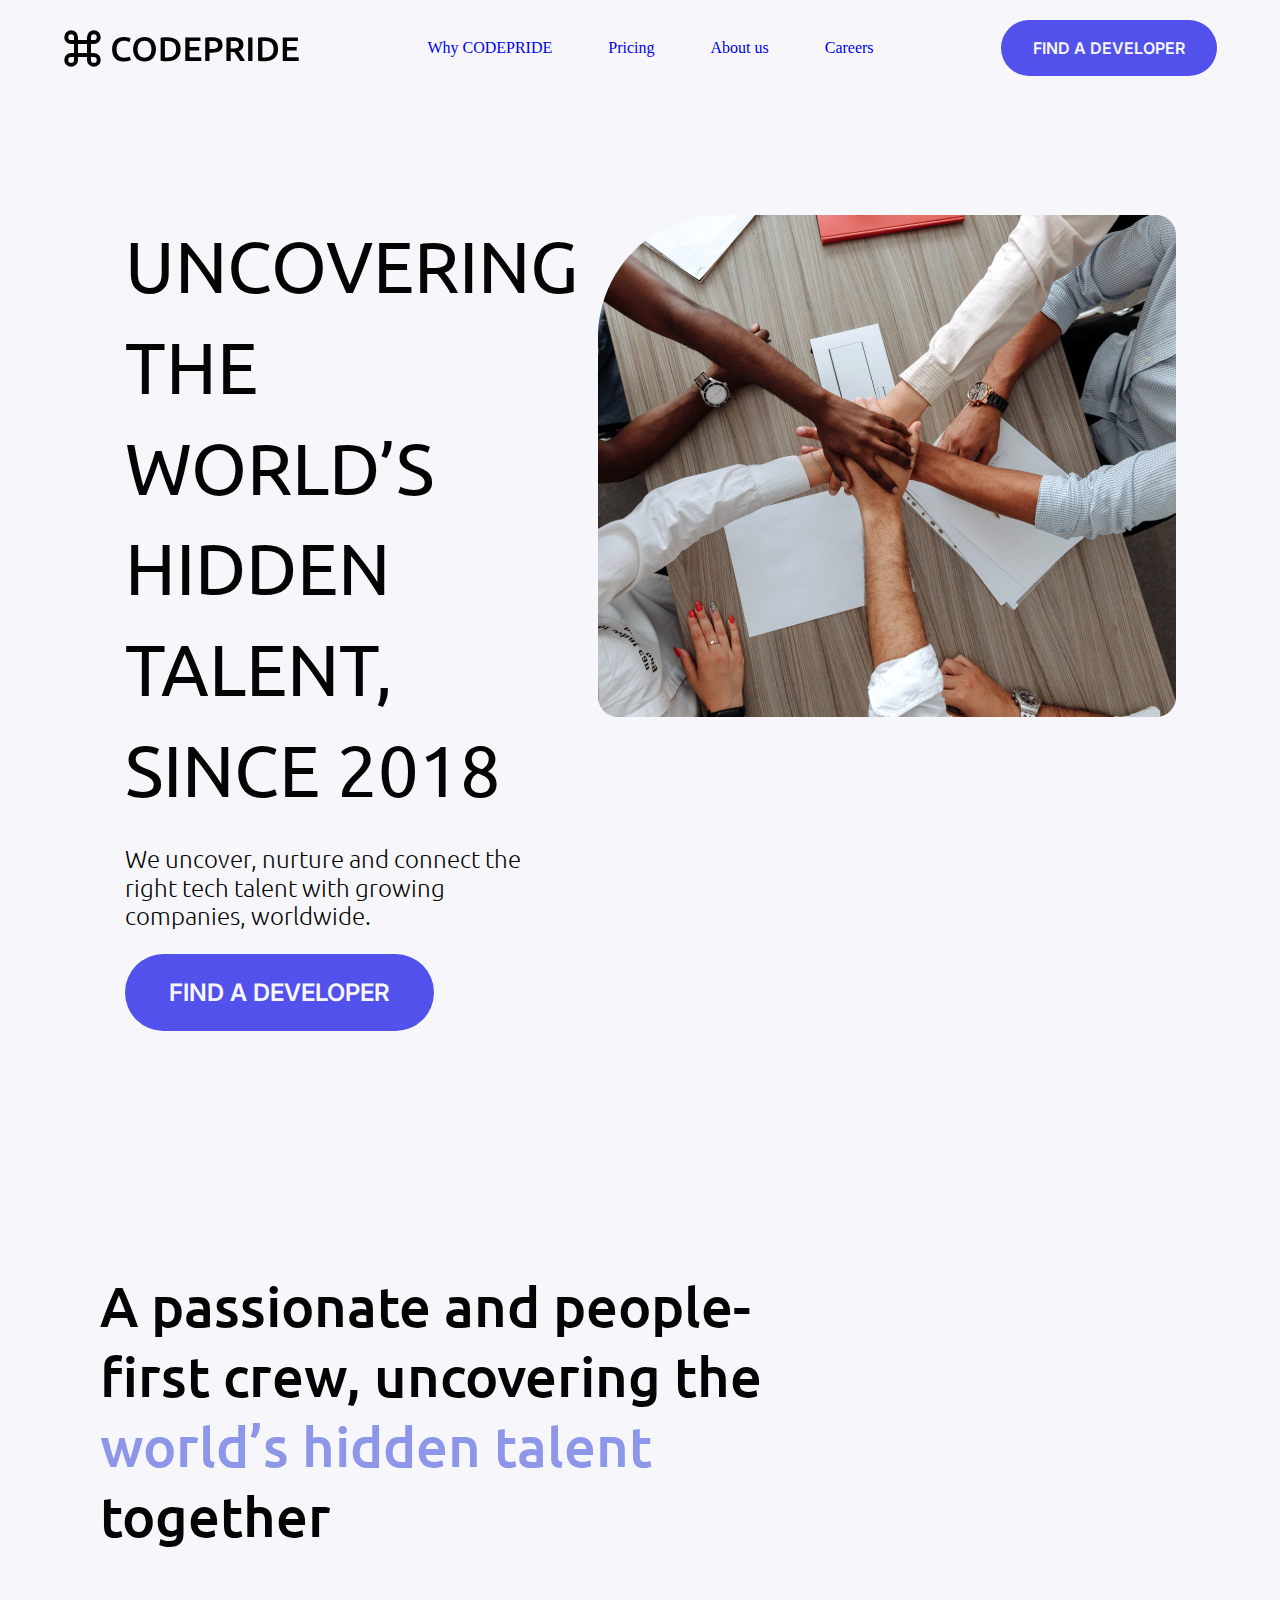
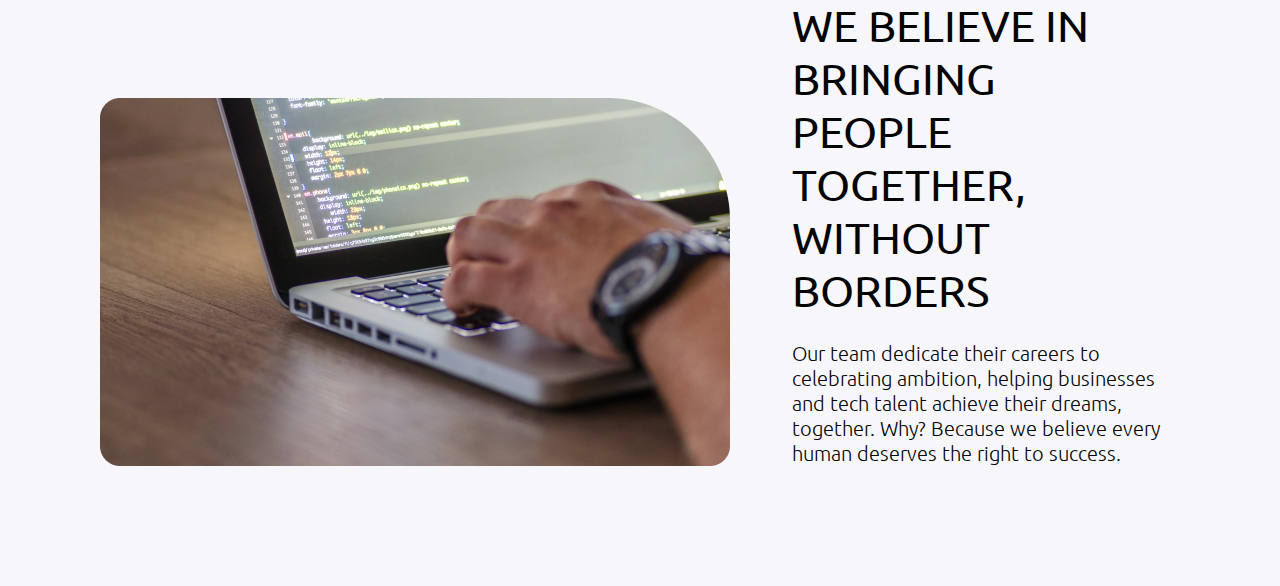
==== about us.html @ 3e38c4ab "section2-finish" ====
<!DOCTYPE html>
<html lang="en">
<head>
    <meta charset="UTF-8">
    <meta name="viewport" content="width=device-width, initial-scale=1.0">
    <title>About us</title>
    <link rel="preconnect" href="https://fonts.googleapis.com">
    <link rel="preconnect" href="https://fonts.gstatic.com" crossorigin>
    <link rel="stylesheet" href="./css/about us.css">
    <link href="https://fonts.googleapis.com/css2?family=Inter:wght@300;500;600&family=Ubuntu:ital,wght@0,300;0,400;0,500;1,500&display=swap" rel="stylesheet">
</head>
<body>
    <div class="wrapper">
        <header class="header">
            <div class="logo">
                <img src="./img/Logo.svg" alt="logo" class="logo__img">
            </div>
            <nav class="nav">
                <ul class="nav__list">
                    <li class="nav__item"><a href="./Why CODEPRIDE.html" class="nav__link">Why CODEPRIDE</a></li>
                    <li class="nav__item"><a href="#" class="nav__link">Pricing</a></li>
                    <li class="nav__item"><a href="./about us.html" class="nav__link">About us</a></li>
                    <li class="nav__item"><a href="#" class="nav__link">Careers</a></li>
                </ul>
            </nav>
            <img src="./img/menu.svg" alt="burger-menu" class="burger-menu">
            <button class="btn header__btn">find a developer</button>
        </header>
        <main class="main">
            <section class="section1">
                <div class="section1-container">
                    <h1 class="title section1-container__title">Uncovering the world’s hidden talent, since 2018</h1>
                    <p class="section1-container__text">We uncover, nurture and connect the right tech talent  with growing companies, worldwide.</p>
                    <button class="btn section1-container__btn">find a developer</button>
                </div>
                <img src="./img/Rectangle 2.png" alt="hands" class="section1__img">
            </section>
            <section class="section2">
                <h2 class="section2__title">A passionate and people-first crew, uncovering the <span class="section2__title-text">world’s hidden talent</span> together</h2>
                <div class="section2-container">
                    <img src="./img/Rectangle 1.png" alt="programing" class="section2-container__img">
                    <div class="section2-container__box">
                        <p class="section2-container__box-title">We believe in bringing people together, without borders</p>
                        <p class="section2-container__box-text">Our team dedicate their careers to celebrating ambition, helping businesses and tech talent achieve their dreams, together. Why? Because we believe every human deserves the right to success.</p>
                    </div>
                </div>
            </section>
        </main>
        <footer class="footer"></footer>
    </div>
</body>
</html>
---- css/about us.css ----
/* Reset and base styles  */
* {
  padding: 0px;
  margin: 0px;
  border: none;
}

*,
*::before,
*::after {
  -webkit-box-sizing: border-box;
          box-sizing: border-box;
}

:focus,
:active {
  /*outline: none;*/
}

a:focus,
a:active {
  /* outline: none;*/
}

/* Links */
a, a:link, a:visited {
  /* color: inherit; */
  text-decoration: none;
  /* display: inline-block; */
}

a:hover {
  /* color: inherit; */
  text-decoration: none;
}

/* Common */
aside, nav, footer, header, section, main {
  display: block;
}

h1, h2, h3, h4, h5, h6, p {
  font-size: inherit;
  font-weight: inherit;
}

ul, ul li {
  list-style: none;
}

img {
  vertical-align: top;
}

img, svg {
  max-width: 100%;
  height: auto;
}

address {
  font-style: normal;
}

/* Form */
input, textarea, button, select {
  font-family: inherit;
  font-size: inherit;
  color: inherit;
  background-color: transparent;
}

input::-ms-clear {
  display: none;
}

button, input[type=submit] {
  display: inline-block;
  -webkit-box-shadow: none;
          box-shadow: none;
  background-color: transparent;
  background: none;
  cursor: pointer;
}

input:focus, input:active,
button:focus, button:active {
  outline: none;
}

button::-moz-focus-inner {
  padding: 0;
  border: 0;
}

label {
  cursor: pointer;
}

legend {
  display: block;
}

body {
  background-color: #F7F7FB;
  color: #040404;
}
body .wrapper .header {
  display: -webkit-box;
  display: -ms-flexbox;
  display: flex;
  -ms-flex-pack: distribute;
      justify-content: space-around;
  -webkit-box-align: center;
      -ms-flex-align: center;
          align-items: center;
  gap: 0px;
  padding: 20px 0px 19px 0px;
}
body .wrapper .header__btn {
  padding: 18px 32px;
  font-family: "Inter", sans-serif;
  font-size: 16px;
  font-weight: 600;
  color: #F7F7FB;
}
body .wrapper .header .burger-menu {
  display: none;
}
body .wrapper .header .nav__list {
  display: -webkit-box;
  display: -ms-flexbox;
  display: flex;
  gap: 56px;
}
body .wrapper .header .nav__list__item__link {
  color: #040404;
  font-family: "Ubuntu", sans-serif;
  font-size: 24px;
  font-weight: 400;
  line-height: normal;
}
body .wrapper .btn {
  display: -webkit-box;
  display: -ms-flexbox;
  display: flex;
  -webkit-box-pack: center;
      -ms-flex-pack: center;
          justify-content: center;
  -webkit-box-align: center;
      -ms-flex-align: center;
          align-items: center;
  gap: 10px;
  background-color: #5251EC;
  text-transform: uppercase;
  border-radius: 44px;
}
body .wrapper .main .section1 {
  display: -webkit-box;
  display: -ms-flexbox;
  display: flex;
  -webkit-box-pack: start;
      -ms-flex-pack: start;
          justify-content: flex-start;
  -webkit-box-align: start;
      -ms-flex-align: start;
          align-items: flex-start;
  gap: 20px;
  padding: 120px 125px;
}
body .wrapper .main .section1-container {
  display: -webkit-box;
  display: -ms-flexbox;
  display: flex;
  -webkit-box-pack: start;
      -ms-flex-pack: start;
          justify-content: flex-start;
  -webkit-box-align: start;
      -ms-flex-align: start;
          align-items: flex-start;
  gap: 24px;
  -webkit-box-orient: vertical;
  -webkit-box-direction: normal;
      -ms-flex-direction: column;
          flex-direction: column;
}
body .wrapper .main .section1-container__title {
  font-family: "Ubuntu", sans-serif;
  font-size: 72px;
  font-weight: 400;
  line-height: 140%;
  text-transform: uppercase;
}
body .wrapper .main .section1-container__text {
  font-family: "Ubuntu", sans-serif;
  font-size: 24px;
  font-weight: 300;
  line-height: 120%;
  width: 90%;
}
body .wrapper .main .section1-container__btn {
  font-family: "Inter", sans-serif;
  font-size: 24px;
  font-weight: 600;
  padding: 24px 44px;
  color: #F7F7FB;
}
body .wrapper .main .section2 {
  display: -webkit-box;
  display: -ms-flexbox;
  display: flex;
  -webkit-box-pack: start;
      -ms-flex-pack: start;
          justify-content: flex-start;
  -webkit-box-align: start;
      -ms-flex-align: start;
          align-items: flex-start;
  gap: 48px;
  -webkit-box-orient: vertical;
  -webkit-box-direction: normal;
      -ms-flex-direction: column;
          flex-direction: column;
  padding: 120px 100px;
}
body .wrapper .main .section2__title {
  font-family: "Ubuntu", sans-serif;
  font-size: 56px;
  font-weight: 500;
  line-height: normal;
  width: 70%;
}
body .wrapper .main .section2__title-text {
  color: #8E96EA;
}
body .wrapper .main .section2-container {
  display: -webkit-box;
  display: -ms-flexbox;
  display: flex;
  -webkit-box-pack: start;
      -ms-flex-pack: start;
          justify-content: flex-start;
  -webkit-box-align: end;
      -ms-flex-align: end;
          align-items: flex-end;
  gap: 62px;
}
body .wrapper .main .section2-container__box {
  display: -webkit-box;
  display: -ms-flexbox;
  display: flex;
  -webkit-box-pack: start;
      -ms-flex-pack: start;
          justify-content: flex-start;
  -webkit-box-align: start;
      -ms-flex-align: start;
          align-items: flex-start;
  gap: 24px;
  -webkit-box-orient: vertical;
  -webkit-box-direction: normal;
      -ms-flex-direction: column;
          flex-direction: column;
}
body .wrapper .main .section2-container__box-title {
  font-family: "Ubuntu", sans-serif;
  font-size: 44px;
  font-weight: 400;
  line-height: normal;
  width: 90%;
  text-transform: uppercase;
}
body .wrapper .main .section2-container__box-text {
  font-family: "Ubuntu", sans-serif;
  font-size: 20px;
  font-weight: 300;
  line-height: normal;
}
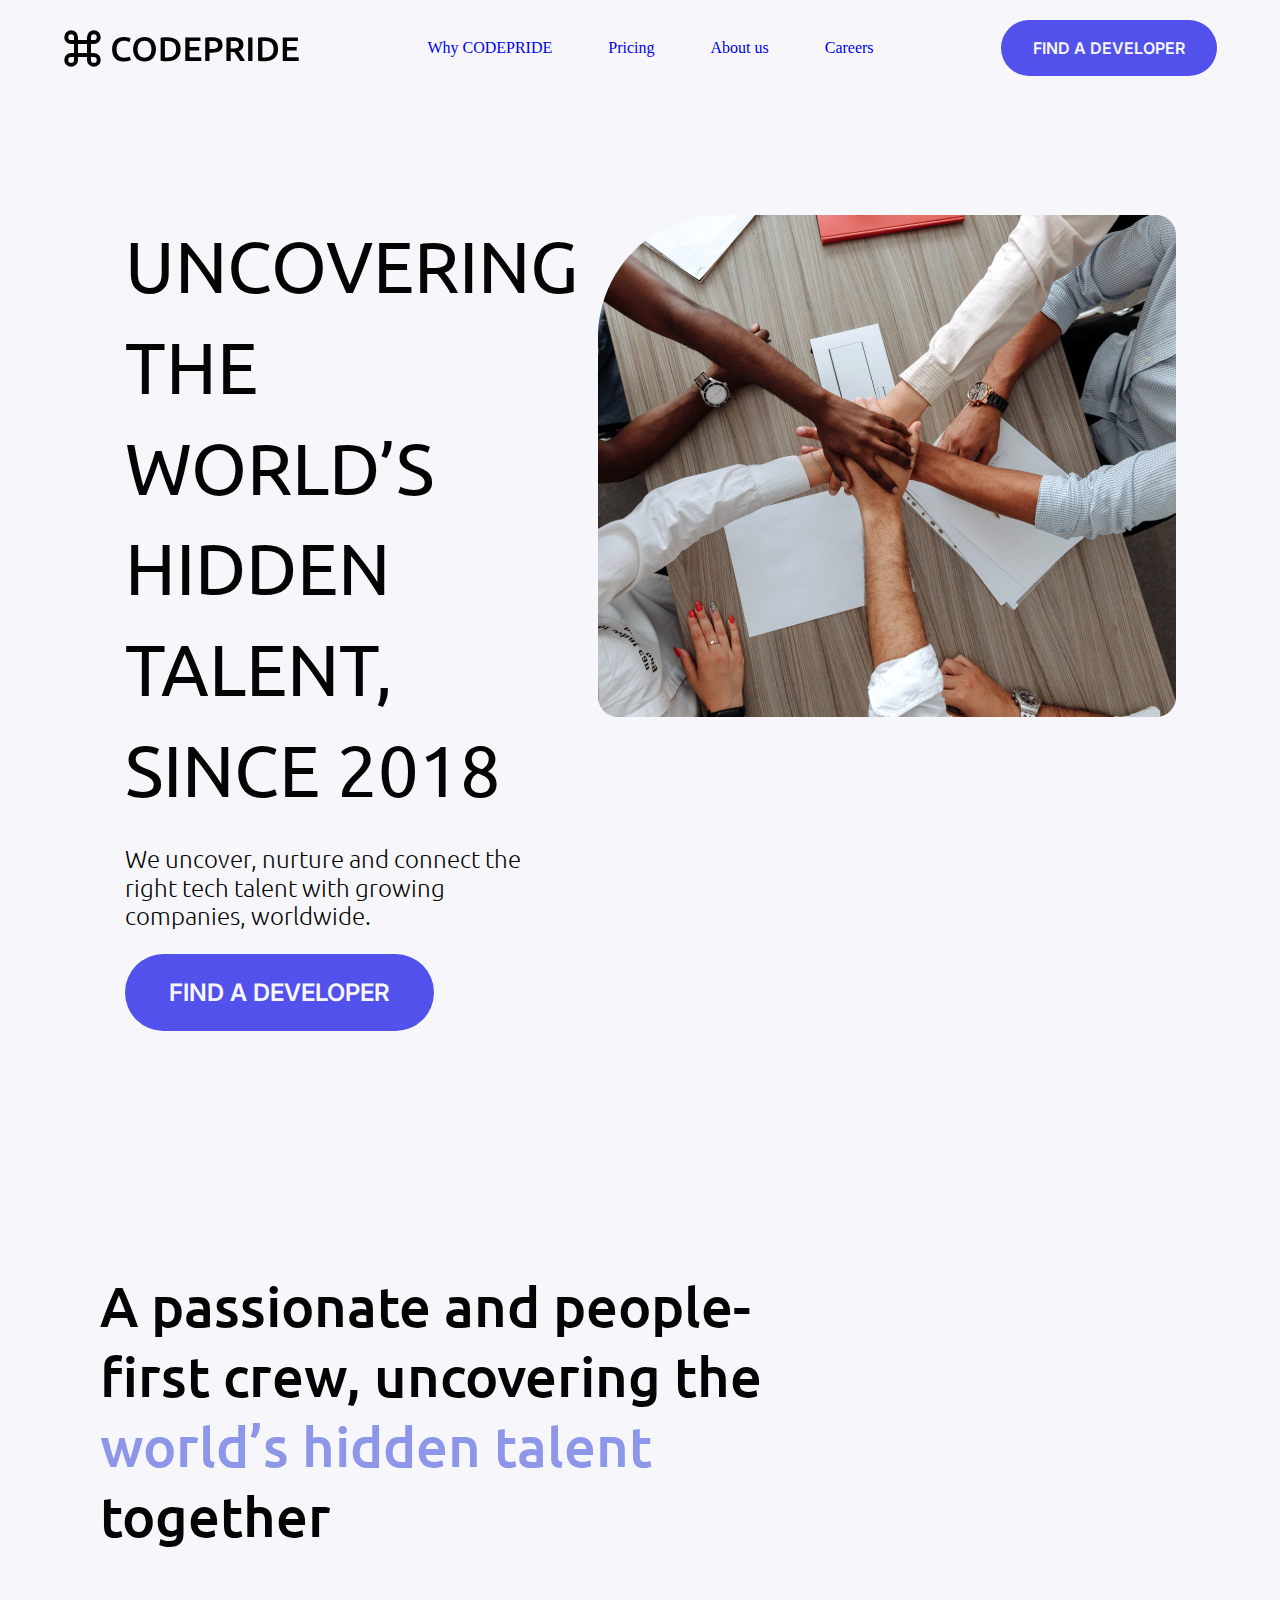
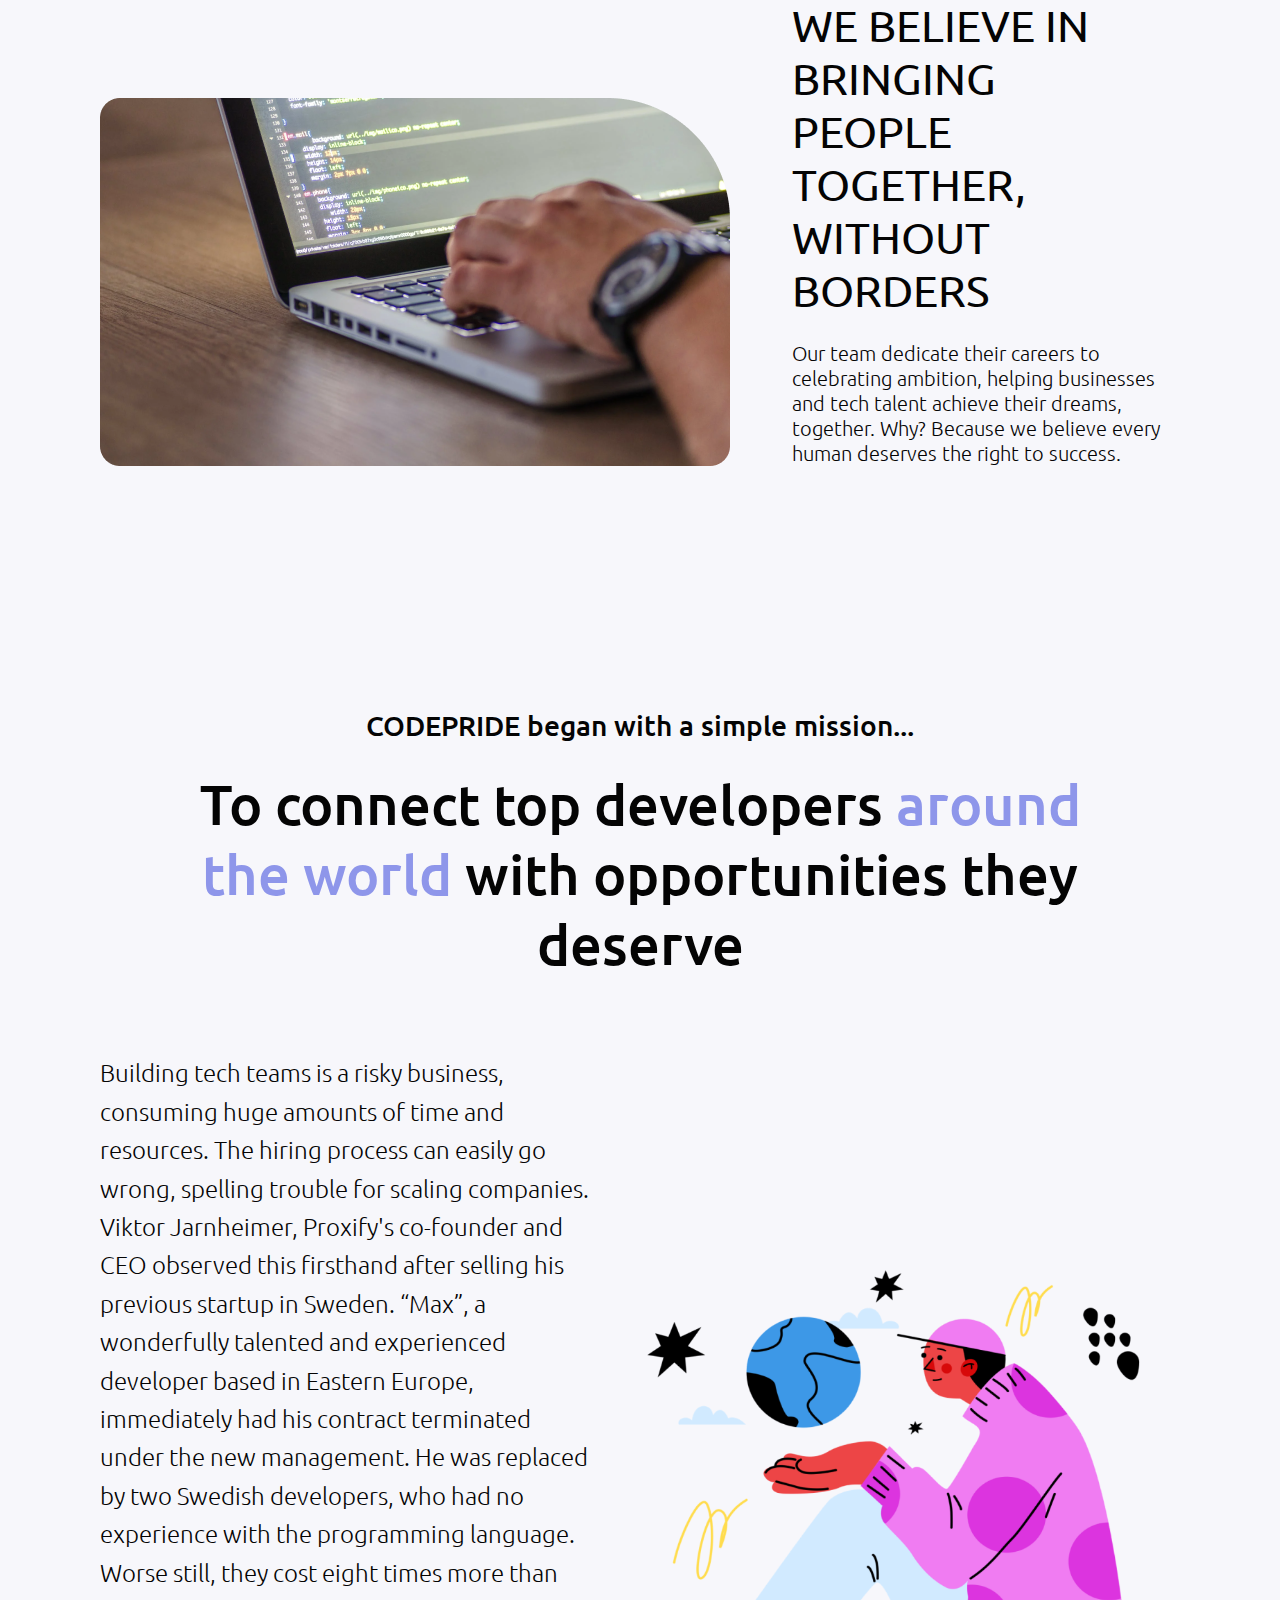
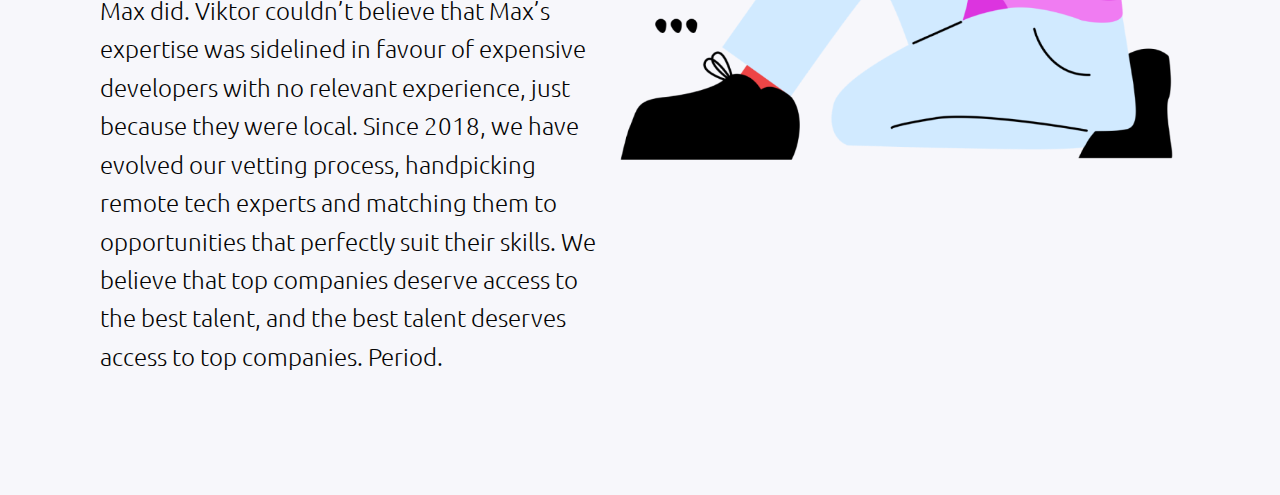
==== commit 5913531a: "section3-finish" ====
--- a/about us.html
+++ b/about us.html
@@ -45,6 +45,19 @@
                     </div>
                 </div>
             </section>
+            <section class="section3">
+                <p class="section3__sub-title">CODEPRIDE began with a simple mission...</p>
+                <h2 class="section3__title">To connect top developers <span class="section3__title-text">around the world</span> with opportunities they deserve</h2>
+                <div class="section3-container">
+                    <p class="section3-container__text">
+                        Building tech teams is a risky business, consuming huge amounts of time and resources. The hiring process can easily go wrong, spelling trouble for scaling companies. Viktor Jarnheimer, Proxify's co-founder and CEO observed this firsthand after selling his previous startup in Sweden.
+                        “Max”, a wonderfully talented and experienced developer based in Eastern Europe, immediately had his contract terminated under the new management. He was replaced by two Swedish developers, who had no experience with the programming language. Worse still, they cost eight times more than Max did. Viktor couldn’t believe that Max’s expertise was sidelined in favour of expensive developers with no relevant experience, just because they were local.
+                        Since 2018, we have evolved our vetting process, handpicking remote tech experts and matching them to opportunities that perfectly suit their skills.
+                        We believe that top companies deserve access to the best talent, and the best talent deserves access to top companies. Period.
+                    </p>
+                    <img src="./img/10.png" alt="bigman" class="section3-container__img">
+                </div>
+            </section>
         </main>
         <footer class="footer"></footer>
     </div>
--- a/css/about us.css
+++ b/css/about us.css
@@ -272,4 +272,60 @@
   font-size: 20px;
   font-weight: 300;
   line-height: normal;
+}
+body .wrapper .main .section3 {
+  display: -webkit-box;
+  display: -ms-flexbox;
+  display: flex;
+  -webkit-box-pack: start;
+      -ms-flex-pack: start;
+          justify-content: flex-start;
+  -webkit-box-align: center;
+      -ms-flex-align: center;
+          align-items: center;
+  gap: 24px;
+  -webkit-box-orient: vertical;
+  -webkit-box-direction: normal;
+      -ms-flex-direction: column;
+          flex-direction: column;
+  padding: 120px 100px;
+}
+body .wrapper .main .section3__sub-title {
+  font-family: "Ubuntu", sans-serif;
+  font-size: 28px;
+  font-weight: 500;
+  line-height: 140%;
+}
+body .wrapper .main .section3__title {
+  font-family: "Ubuntu", sans-serif;
+  font-size: 56px;
+  font-weight: 500;
+  line-height: normal;
+  text-align: center;
+  width: 90%;
+}
+body .wrapper .main .section3__title-text {
+  color: #8E96EA;
+}
+body .wrapper .main .section3-container {
+  margin-top: 50px;
+  display: -webkit-box;
+  display: -ms-flexbox;
+  display: flex;
+  -webkit-box-pack: start;
+      -ms-flex-pack: start;
+          justify-content: flex-start;
+  -webkit-box-align: center;
+      -ms-flex-align: center;
+          align-items: center;
+  gap: 0px;
+}
+body .wrapper .main .section3-container__text {
+  font-family: "Ubuntu", sans-serif;
+  font-size: 24px;
+  font-weight: 300;
+  line-height: 160%;
+}
+body .wrapper .main .section3-container__img {
+  width: 54%;
 }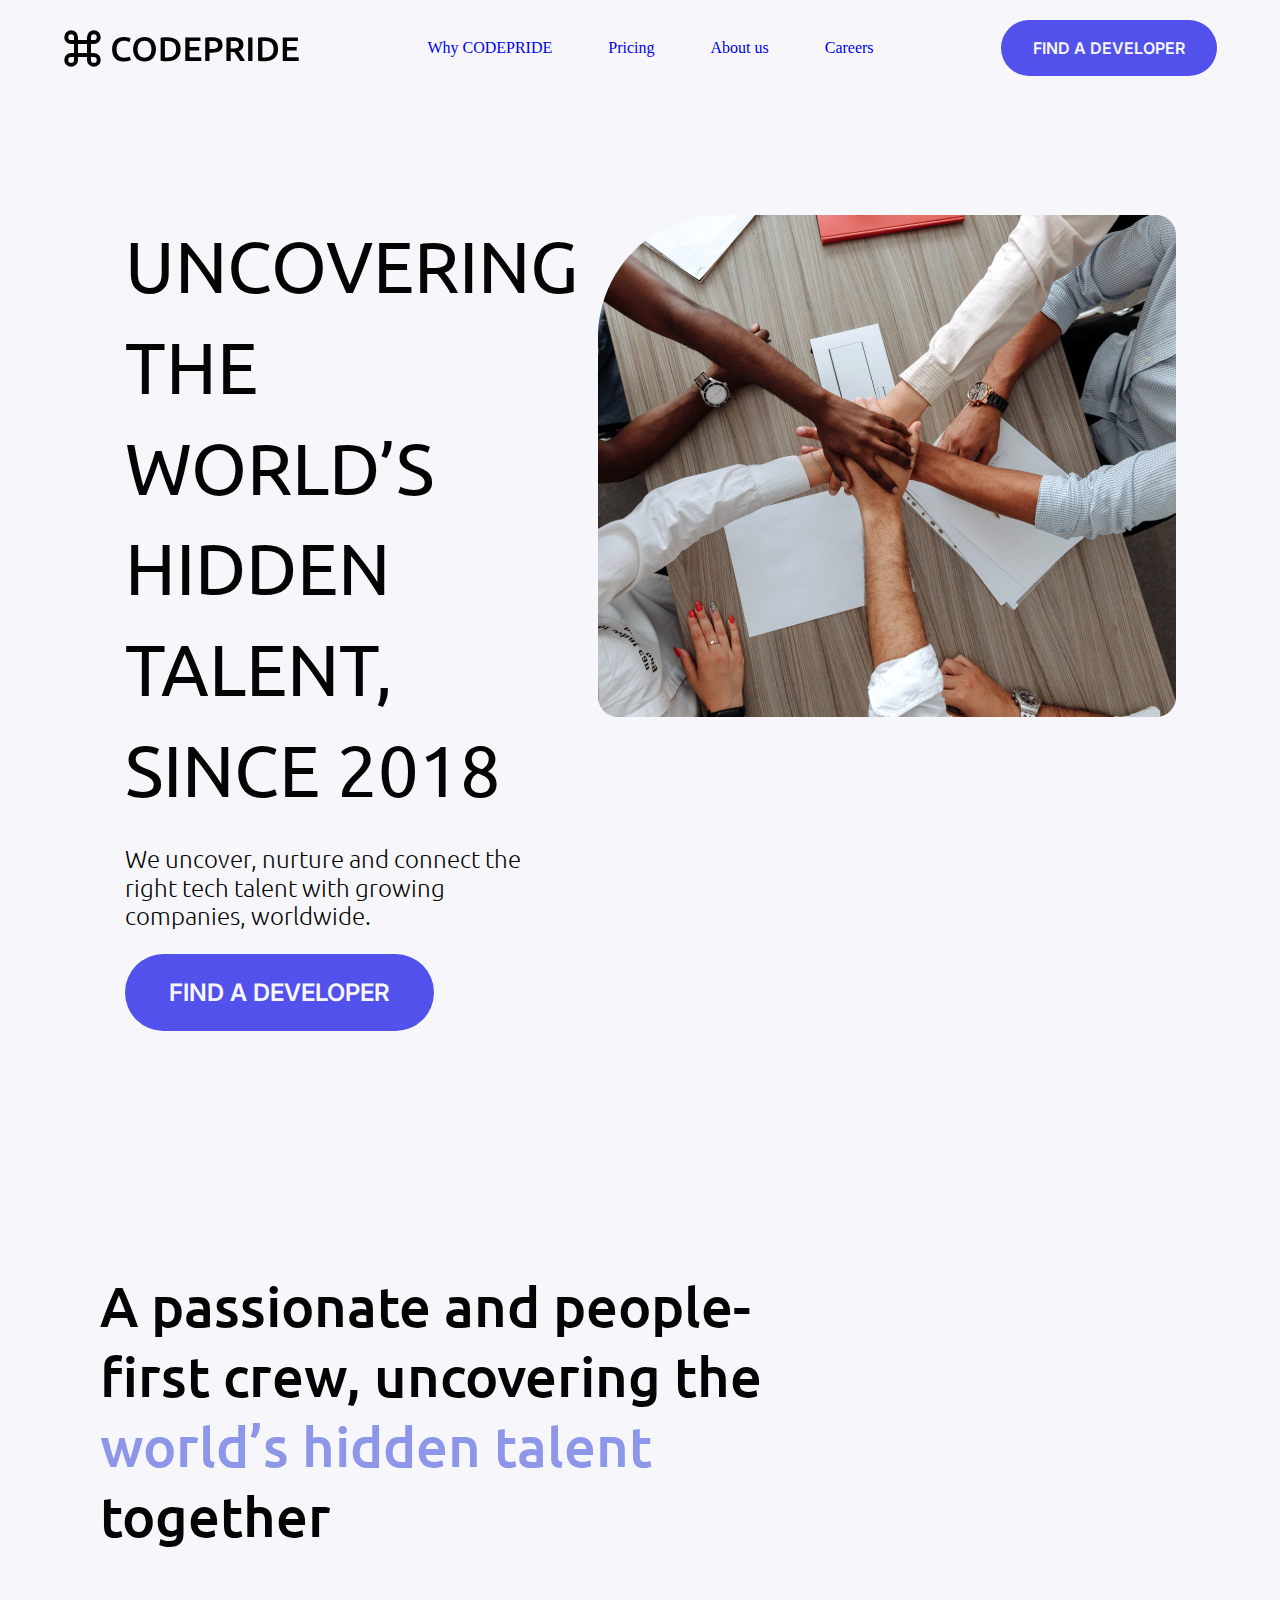
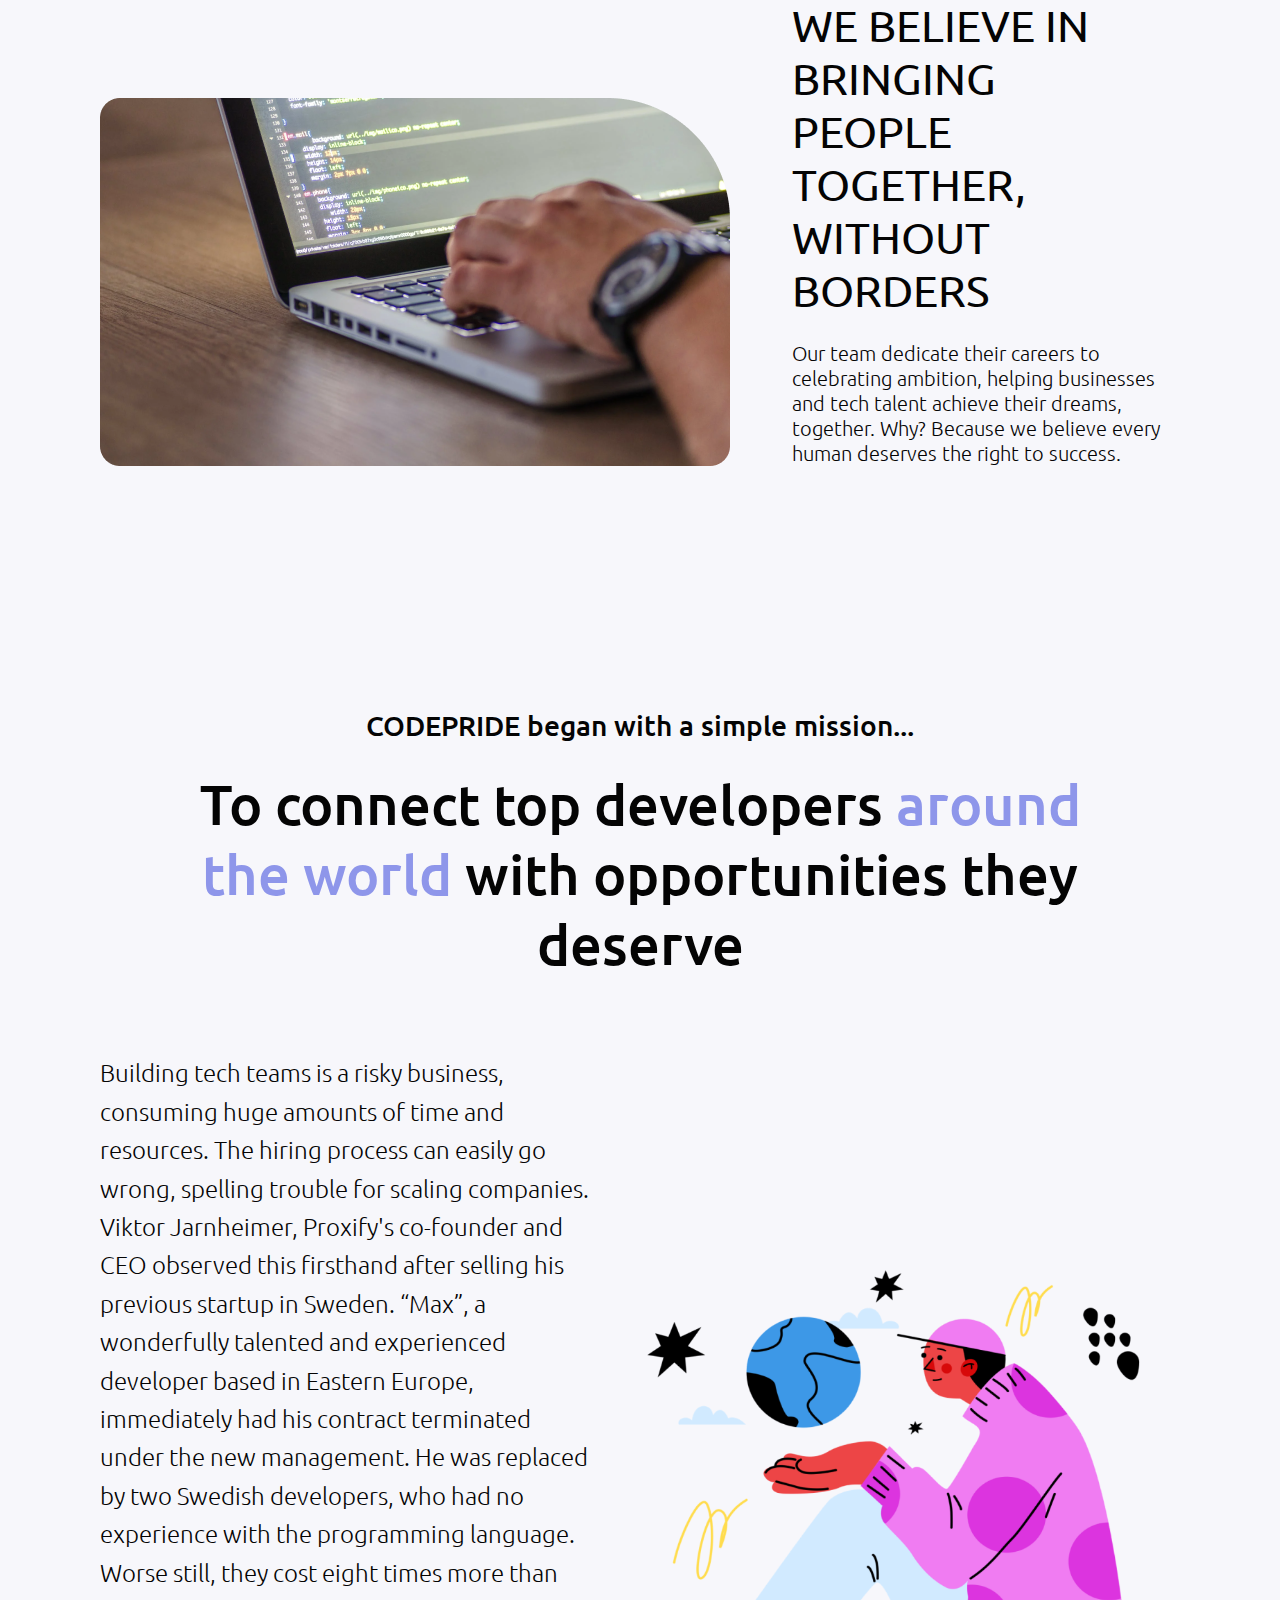
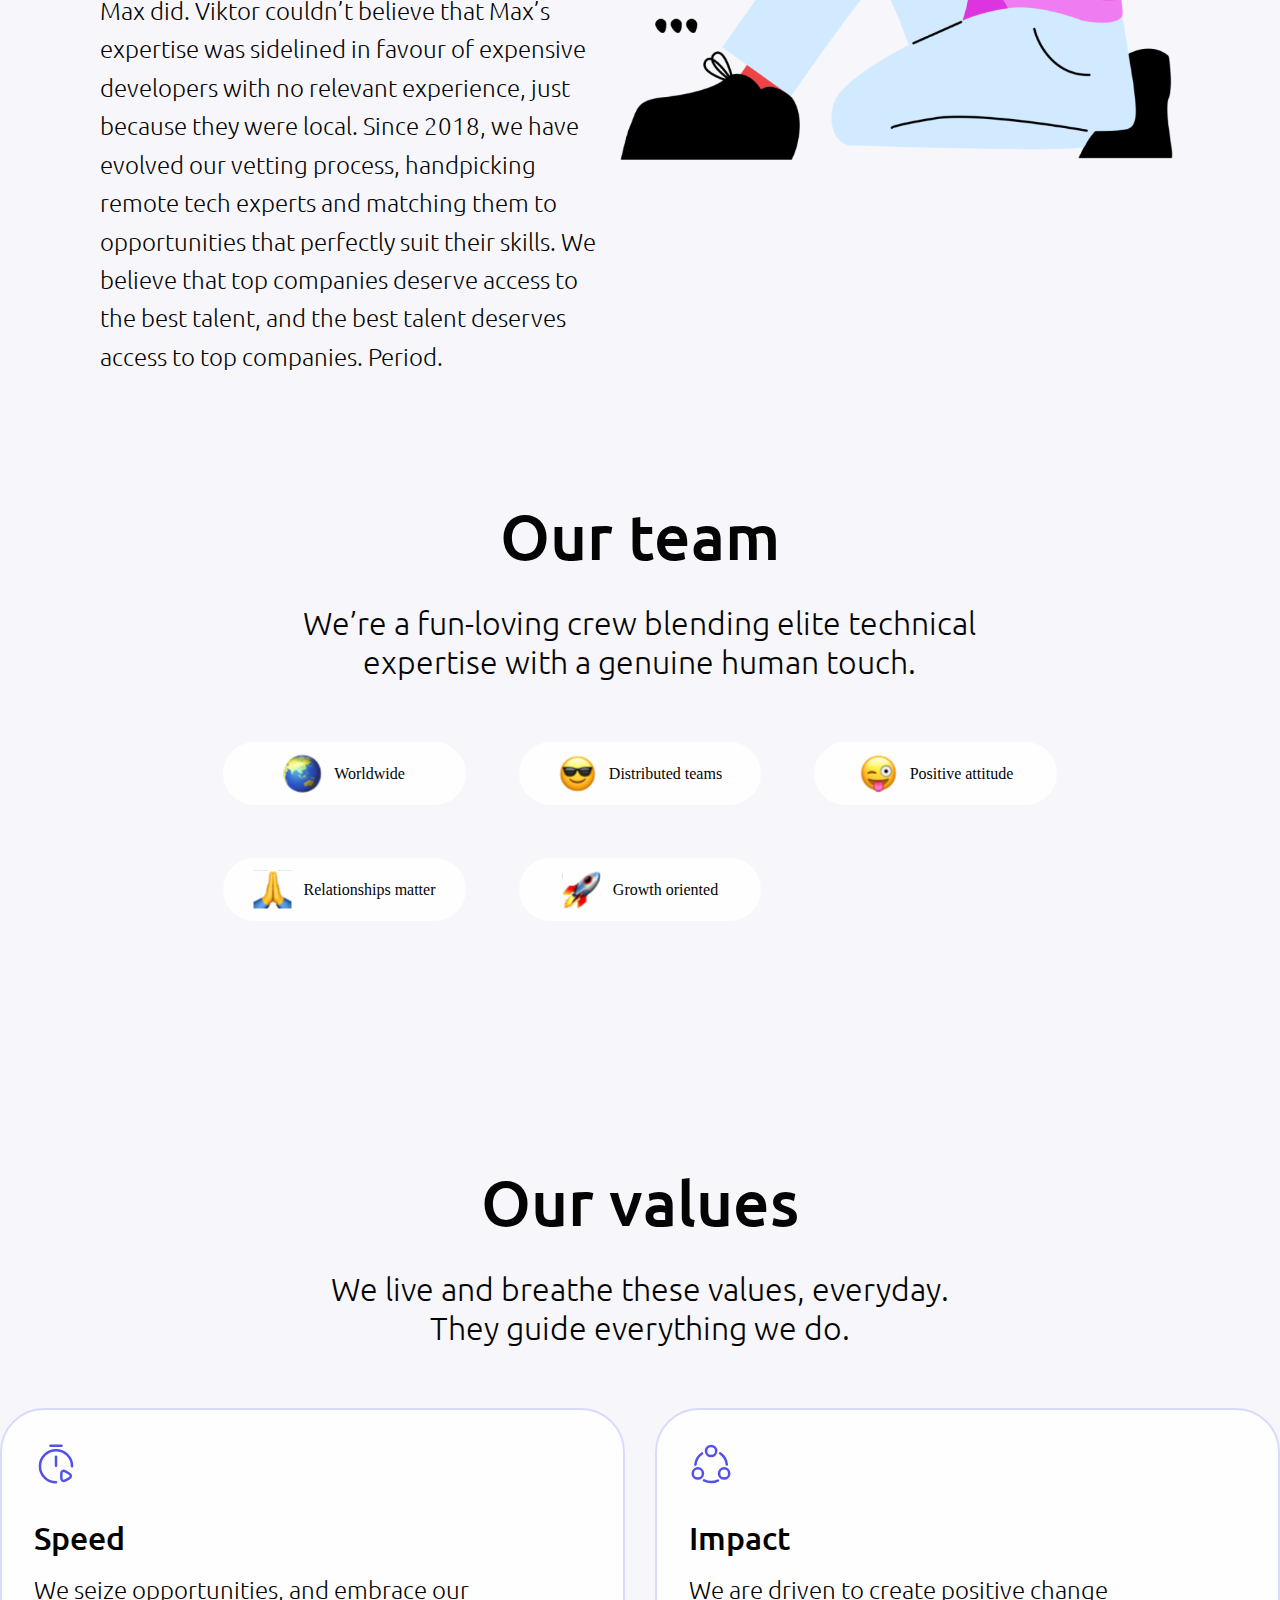
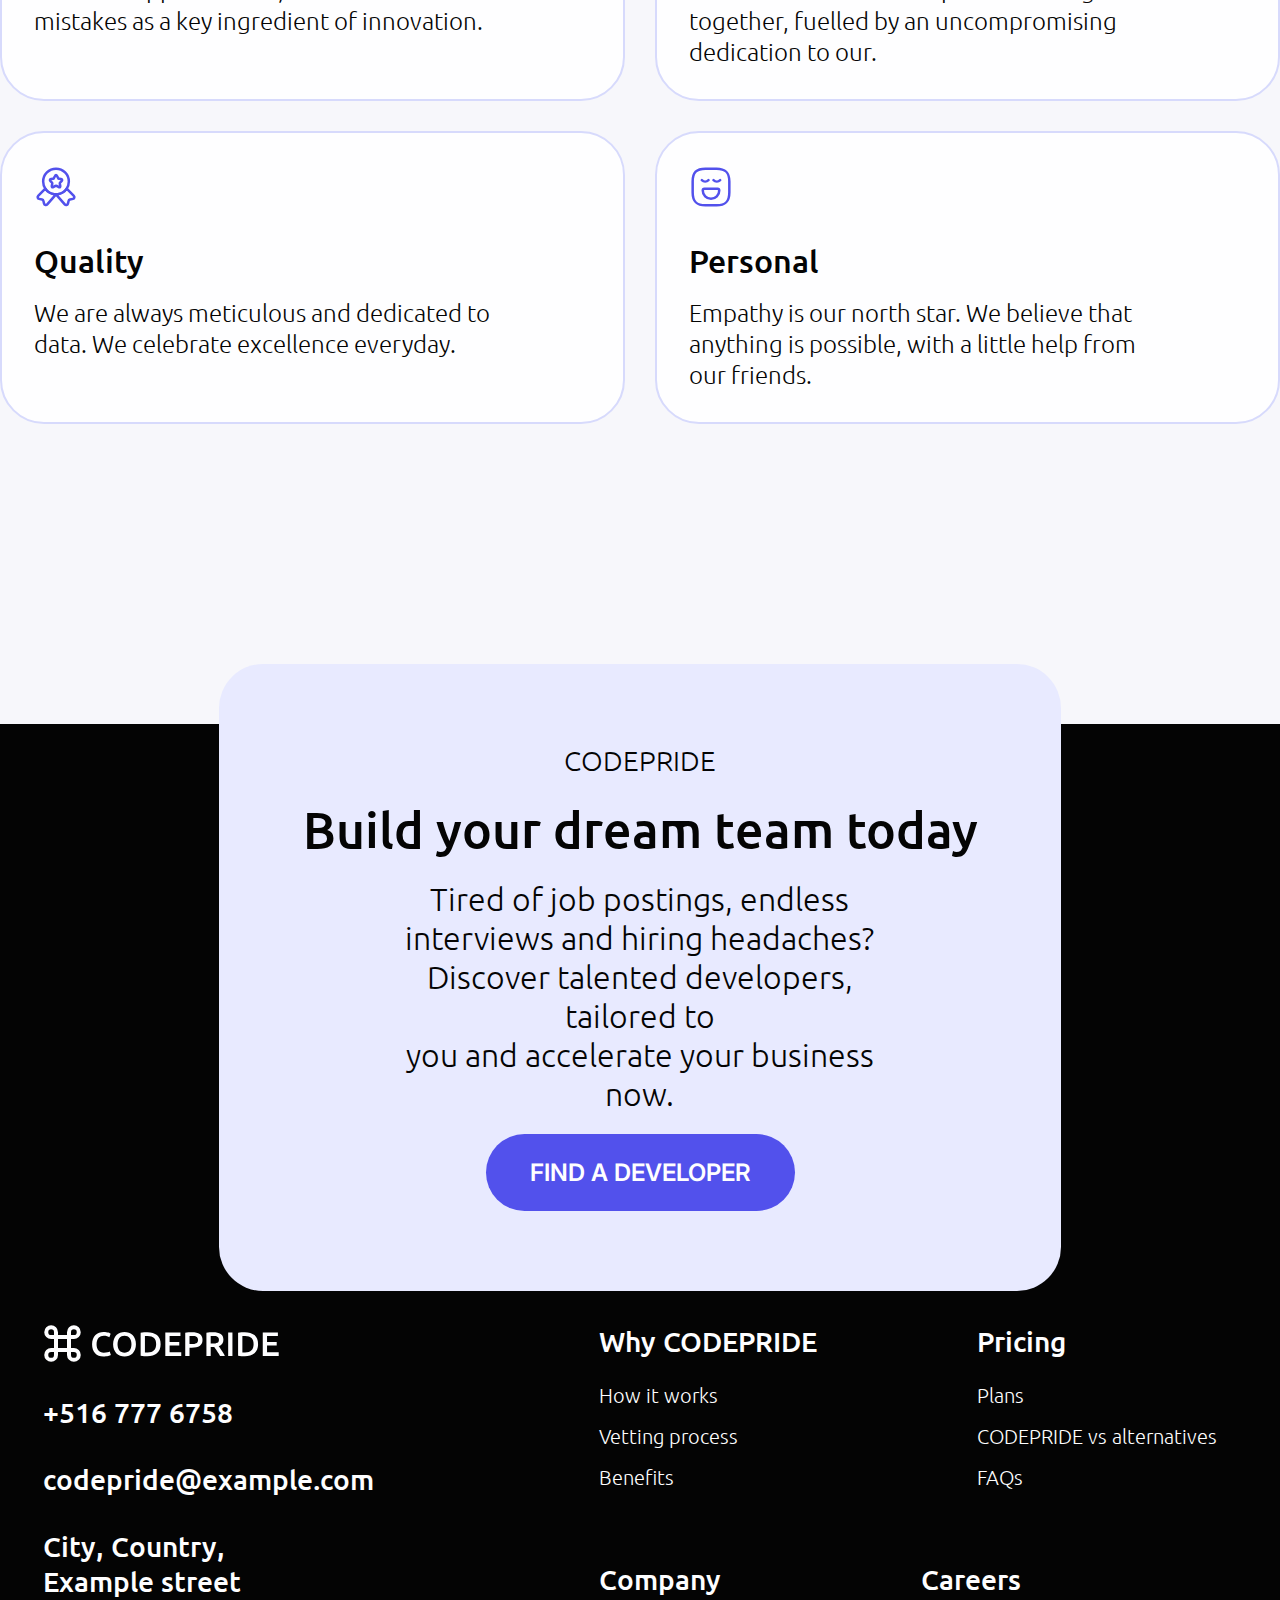
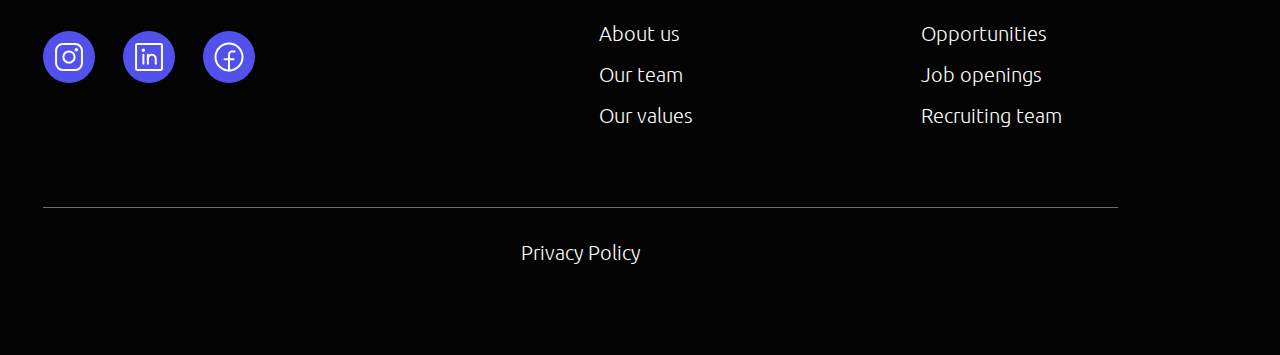
==== commit 99c4c23f: "descktop-about-us-finish" ====
--- a/about us.html
+++ b/about us.html
@@ -58,8 +58,137 @@
                     <img src="./img/10.png" alt="bigman" class="section3-container__img">
                 </div>
             </section>
+            <section class="section4">
+                <div class="section4-container">
+                    <div class="section4-textbox">
+                        <h3 class="section4-textbox__title">Our team</h3>
+                        <p class="section4-textbox__text">We’re a fun-loving crew blending elite technical expertise with a genuine human touch.</p>
+                    </div>
+                    <div class="section4-box">
+                        <div class="section4-box__contain">
+                            <img src="./img/🌏.svg" alt="planet" class="section4-box__contain-img">
+                            <p class="section4-box__contain-text">Worldwide</p>
+                        </div>
+                        <div class="section4-box__contain">
+                            <img src="./img/😎.svg" alt="glass-smail" class="section4-box__contain-img">
+                            <p class="section4-box__contain-text">Distributed teams</p>
+                        </div>
+                        <div class="section4-box__contain">
+                            <img src="./img/😜.svg" alt="smail" class="section4-box__contain-img">
+                            <p class="section4-box__contain-text">Positive attitude</p>
+                        </div>
+                        <div class="section4-box__contain">
+                            <img src="./img/🙏.svg" alt="hands" class="section4-box__contain-img">
+                            <p class="section4-box__contain-text">Relationships matter</p>
+                        </div>
+                        <div class="section4-box__contain">
+                            <img src="./img/🚀.svg" alt="rocket" class="section4-box__contain-img">
+                            <p class="section4-box__contain-text">Growth oriented</p>
+                        </div>
+                    </div>
+                </div>
+                <div class="section4-container">
+                    <div class="section4-textbox">
+                        <h3 class="section4-textbox__title">Our values</h3>
+                        <p class="section4-textbox__text">We live and breathe these values, everyday. They guide everything we do.</p>
+                    </div>
+                    <div class="section4-box2">
+                        <div class="section4-box2__contain">
+                            <img src="./img/timer-start.svg" alt="time" class="section4-box2__contain-img">
+                            <div class="section4-box2__contain-textbox">
+                                <p class="section4-box2__contain-textbox-title">Speed</p>
+                                <p class="section4-box2__contain-textbox-text">We seize opportunities, and embrace our mistakes as a key ingredient of innovation.</p>
+                            </div>
+                        </div>
+                        <div class="section4-box2__contain">
+                            <img src="./img/share.svg" alt="share" class="section4-box2__contain-img">
+                            <div class="section4-box2__contain-textbox">
+                                <p class="section4-box2__contain-textbox-title">Impact</p>
+                                <p class="section4-box2__contain-textbox-text">We are driven to create positive change together, fuelled by an uncompromising dedication to our.</p>
+                            </div>
+                        </div>
+                        <div class="section4-box2__contain">
+                            <img src="./img/medal-star.svg" alt="medal" class="section4-box2__contain-img">
+                            <div class="section4-box2__contain-textbox">
+                                <p class="section4-box2__contain-textbox-title">Quality</p>
+                                <p class="section4-box2__contain-textbox-text">We are always meticulous and dedicated to data. We celebrate excellence everyday.</p>
+                            </div>
+                        </div>
+                        <div class="section4-box2__contain">
+                            <img src="./img/emoji-normal.svg" alt="emoji" class="section4-box2__contain-img">
+                            <div class="section4-box2__contain-textbox">
+                                <p class="section4-box2__contain-textbox-title">Personal</p>
+                                <p class="section4-box2__contain-textbox-text">Empathy is our north star. We believe that anything is possible, with a little help from our friends.</p>
+                            </div>
+                        </div>
+                    </div>
+                </div>
+            </section>
+            <section class="section5">
+                <p class="section5__sub-title">CODEPRIDE</p>
+                <h2 class="section5__title title">Build your dream team today</h2>
+                <p class="section5__text">Tired of job postings, endless interviews and hiring headaches? Discover talented developers, tailored to <br> you and accelerate your business now.</p>
+                <button class="btn section5__btn">find a developer</button>
+            </section>
         </main>
-        <footer class="footer"></footer>
+        <footer class="footer">
+            <div class="footer-container">
+                <div class="footer-box">
+                    <div class="logo">
+                        <img src="./img/Logo-white.svg" alt="logo" class="logo__img">
+                    </div>
+                    <a href="tel:+5167776758" class="footer-box__tell">+516 777 6758</a>
+                    <a href="#" type ="email" class="footer-box__email">codepride@example.com</a>
+                    <p class="footer-box__city">City, Country, <br> Example street</p>
+                    <div class="footer-box__social">
+                        <img src="./img/Social.svg" alt="instagram" class="footer-box__social-instagram">
+                        <img src="./img/Social (1).svg" alt="linkedin" class="footer-box__social-linkedin">
+                        <img src="./img/Social (2).svg" alt="facebook" class="footer-box__social-facebook">
+                    </div>
+                </div>
+                <div class="footer-box2">
+                    <div class="footer-contentbox">
+                        <div class="footer-textbox">
+                            <h3 class="footer-textbox__title">Why CODEPRIDE</h3>
+                            <div class="footer-textbox__contain">
+                                <a href="#" class="footer-textbox__contain-text">How it works</a>
+                                <a href="#" class="footer-textbox__contain-text">Vetting process</a>
+                                <a href="#" class="footer-textbox__contain-text">Benefits</a>
+                            </div>
+                        </div>
+                        <div class="footer-textbox">
+                            <h3 class="footer-textbox__title">Pricing</h3>
+                            <div class="footer-textbox__contain">
+                                <a href="#" class="footer-textbox__contain-text">Plans</a>
+                                <a href="#" class="footer-textbox__contain-text">CODEPRIDE vs alternatives</a>
+                                <a href="#" class="footer-textbox__contain-text">FAQs</a>
+                            </div>
+                        </div>
+                    </div>
+                    <div class="footer-contentbox2">
+                        <div class="footer-textbox">
+                            <h3 class="footer-textbox__title">Company</h3>
+                            <div class="footer-textbox__contain">
+                                <a href="#" class="footer-textbox__contain-text">About us</a>
+                                <a href="#" class="footer-textbox__contain-text">Our team</a>
+                                <a href="#" class="footer-textbox__contain-text">Our values</a>
+                            </div>
+                        </div>
+                        <div class="footer-textbox">
+                            <h3 class="footer-textbox__title">Careers</h3>
+                            <div class="footer-textbox__contain">
+                                <a href="#" class="footer-textbox__contain-text">Opportunities</a>
+                                <a href="#" class="footer-textbox__contain-text">Job openings</a>
+                                <a href="#" class="footer-textbox__contain-text">Recruiting team</a>
+                            </div>
+                        </div>
+                    </div>
+                </div>
+            </div>
+            <div class="footer-container2">
+                <p class="footer-container2__text">Privacy Policy</p>
+            </div>
+        </footer>
     </div>
 </body>
 </html>--- a/css/about us.css
+++ b/css/about us.css
@@ -328,4 +328,381 @@
 }
 body .wrapper .main .section3-container__img {
   width: 54%;
+}
+body .wrapper .main .section4 {
+  margin-bottom: 120px;
+  display: -webkit-box;
+  display: -ms-flexbox;
+  display: flex;
+  -webkit-box-pack: start;
+      -ms-flex-pack: start;
+          justify-content: flex-start;
+  -webkit-box-align: center;
+      -ms-flex-align: center;
+          align-items: center;
+  gap: 240px;
+  -webkit-box-orient: vertical;
+  -webkit-box-direction: normal;
+      -ms-flex-direction: column;
+          flex-direction: column;
+}
+body .wrapper .main .section4-container {
+  display: -webkit-box;
+  display: -ms-flexbox;
+  display: flex;
+  -webkit-box-pack: center;
+      -ms-flex-pack: center;
+          justify-content: center;
+  -webkit-box-align: center;
+      -ms-flex-align: center;
+          align-items: center;
+  gap: 60px;
+  -webkit-box-orient: vertical;
+  -webkit-box-direction: normal;
+      -ms-flex-direction: column;
+          flex-direction: column;
+}
+body .wrapper .main .section4-textbox {
+  display: -webkit-box;
+  display: -ms-flexbox;
+  display: flex;
+  -webkit-box-pack: start;
+      -ms-flex-pack: start;
+          justify-content: flex-start;
+  -webkit-box-align: center;
+      -ms-flex-align: center;
+          align-items: center;
+  gap: 28px;
+  -webkit-box-orient: vertical;
+  -webkit-box-direction: normal;
+      -ms-flex-direction: column;
+          flex-direction: column;
+}
+body .wrapper .main .section4-textbox__title {
+  font-family: "Ubuntu", sans-serif;
+  font-size: 64px;
+  font-weight: 500;
+  line-height: normal;
+}
+body .wrapper .main .section4-textbox__text {
+  font-family: "Ubuntu", sans-serif;
+  font-size: 32px;
+  font-weight: 300;
+  line-height: normal;
+  text-align: center;
+  width: 60%;
+}
+body .wrapper .main .section4-box {
+  display: grid;
+  grid-template-columns: repeat(3, 1fr);
+  gap: 53px;
+}
+body .wrapper .main .section4-box__contain {
+  background-color: #FEFEFF;
+  border-radius: 44px;
+  padding: 12px 30px;
+  display: -webkit-box;
+  display: -ms-flexbox;
+  display: flex;
+  -webkit-box-pack: center;
+      -ms-flex-pack: center;
+          justify-content: center;
+  -webkit-box-align: center;
+      -ms-flex-align: center;
+          align-items: center;
+  gap: 12px;
+}
+body .wrapper .main .section4-box2 {
+  display: grid;
+  grid-template-columns: repeat(2, 1fr);
+  gap: 30px;
+}
+body .wrapper .main .section4-box2__contain {
+  display: -webkit-box;
+  display: -ms-flexbox;
+  display: flex;
+  -webkit-box-pack: start;
+      -ms-flex-pack: start;
+          justify-content: flex-start;
+  -webkit-box-align: start;
+      -ms-flex-align: start;
+          align-items: flex-start;
+  gap: 32px;
+  -webkit-box-orient: vertical;
+  -webkit-box-direction: normal;
+      -ms-flex-direction: column;
+          flex-direction: column;
+  border-radius: 44px;
+  border: 2px solid #D7DAFC;
+  background: #FEFEFF;
+  padding: 32px;
+}
+body .wrapper .main .section4-box2__contain-textbox {
+  display: -webkit-box;
+  display: -ms-flexbox;
+  display: flex;
+  -webkit-box-pack: start;
+      -ms-flex-pack: start;
+          justify-content: flex-start;
+  -webkit-box-align: start;
+      -ms-flex-align: start;
+          align-items: flex-start;
+  gap: 16px;
+  -webkit-box-orient: vertical;
+  -webkit-box-direction: normal;
+      -ms-flex-direction: column;
+          flex-direction: column;
+}
+body .wrapper .main .section4-box2__contain-textbox-title {
+  font-family: "Ubuntu", sans-serif;
+  font-size: 32px;
+  font-weight: 500;
+  line-height: normal;
+}
+body .wrapper .main .section4-box2__contain-textbox-text {
+  font-family: "Ubuntu", sans-serif;
+  font-size: 24px;
+  font-weight: 300;
+  line-height: normal;
+  width: 83%;
+}
+body .wrapper .main .section5 {
+  position: absolute;
+  display: -webkit-box;
+  display: -ms-flexbox;
+  display: flex;
+  -webkit-box-pack: start;
+      -ms-flex-pack: start;
+          justify-content: flex-start;
+  -webkit-box-align: center;
+      -ms-flex-align: center;
+          align-items: center;
+  gap: 20px;
+  -webkit-box-orient: vertical;
+  -webkit-box-direction: normal;
+      -ms-flex-direction: column;
+          flex-direction: column;
+  margin: 120px 219px;
+  border-radius: 44px;
+  background-color: #E8EAFF;
+  padding: 80px 44px;
+  z-index: 20;
+}
+body .wrapper .main .section5__sub-title {
+  font-family: "Ubuntu", sans-serif;
+  font-size: 28px;
+  font-weight: 300;
+  line-height: normal;
+  text-transform: uppercase;
+}
+body .wrapper .main .section5__title {
+  font-family: "Ubuntu", sans-serif;
+  font-size: 50px;
+  font-weight: 500;
+  line-height: normal;
+  text-align: center;
+}
+body .wrapper .main .section5__text {
+  font-family: "Ubuntu", sans-serif;
+  font-size: 32px;
+  font-weight: 300;
+  line-height: normal;
+  text-align: center;
+  width: 63%;
+}
+body .wrapper .main .section5__btn {
+  font-family: "Inter", sans-serif;
+  font-size: 24px;
+  font-weight: 600;
+  padding: 24px 44px;
+  color: #FEFEFF;
+}
+body .wrapper .footer {
+  display: -webkit-box;
+  display: -ms-flexbox;
+  display: flex;
+  -webkit-box-pack: start;
+      -ms-flex-pack: start;
+          justify-content: flex-start;
+  -webkit-box-align: start;
+      -ms-flex-align: start;
+          align-items: flex-start;
+  gap: 79px;
+  -webkit-box-orient: vertical;
+  -webkit-box-direction: normal;
+      -ms-flex-direction: column;
+          flex-direction: column;
+  background-color: #040404;
+  margin-top: 300px;
+  padding: 600px 43px 80px;
+}
+body .wrapper .footer-container {
+  display: -webkit-box;
+  display: -ms-flexbox;
+  display: flex;
+  -webkit-box-pack: start;
+      -ms-flex-pack: start;
+          justify-content: flex-start;
+  -webkit-box-align: start;
+      -ms-flex-align: start;
+          align-items: flex-start;
+  gap: 225px;
+}
+body .wrapper .footer-box {
+  display: -webkit-box;
+  display: -ms-flexbox;
+  display: flex;
+  -webkit-box-pack: start;
+      -ms-flex-pack: start;
+          justify-content: flex-start;
+  -webkit-box-align: start;
+      -ms-flex-align: start;
+          align-items: flex-start;
+  gap: 32px;
+  -webkit-box-orient: vertical;
+  -webkit-box-direction: normal;
+      -ms-flex-direction: column;
+          flex-direction: column;
+}
+body .wrapper .footer-box__tell {
+  font-family: "Ubuntu", sans-serif;
+  font-size: 28px;
+  font-weight: 500;
+  line-height: normal;
+  color: #FEFEFF;
+}
+body .wrapper .footer-box__email {
+  font-family: "Ubuntu", sans-serif;
+  font-size: 28px;
+  font-weight: 500;
+  line-height: normal;
+  color: #FEFEFF;
+}
+body .wrapper .footer-box__city {
+  font-family: "Ubuntu", sans-serif;
+  font-size: 28px;
+  font-weight: 500;
+  line-height: normal;
+  color: #FEFEFF;
+}
+body .wrapper .footer-box__social {
+  display: -webkit-box;
+  display: -ms-flexbox;
+  display: flex;
+  -webkit-box-pack: start;
+      -ms-flex-pack: start;
+          justify-content: flex-start;
+  -webkit-box-align: start;
+      -ms-flex-align: start;
+          align-items: flex-start;
+  gap: 28px;
+}
+body .wrapper .footer-box2 {
+  display: -webkit-box;
+  display: -ms-flexbox;
+  display: flex;
+  -webkit-box-pack: start;
+      -ms-flex-pack: start;
+          justify-content: flex-start;
+  -webkit-box-align: start;
+      -ms-flex-align: start;
+          align-items: flex-start;
+  gap: 72px;
+  -webkit-box-orient: vertical;
+  -webkit-box-direction: normal;
+      -ms-flex-direction: column;
+          flex-direction: column;
+}
+body .wrapper .footer-contentbox {
+  display: -webkit-box;
+  display: -ms-flexbox;
+  display: flex;
+  -webkit-box-pack: start;
+      -ms-flex-pack: start;
+          justify-content: flex-start;
+  -webkit-box-align: start;
+      -ms-flex-align: start;
+          align-items: flex-start;
+  gap: 160px;
+}
+body .wrapper .footer-textbox {
+  display: -webkit-box;
+  display: -ms-flexbox;
+  display: flex;
+  -webkit-box-pack: start;
+      -ms-flex-pack: start;
+          justify-content: flex-start;
+  -webkit-box-align: start;
+      -ms-flex-align: start;
+          align-items: flex-start;
+  gap: 24px;
+  -webkit-box-orient: vertical;
+  -webkit-box-direction: normal;
+      -ms-flex-direction: column;
+          flex-direction: column;
+}
+body .wrapper .footer-textbox__title {
+  font-family: "Ubuntu", sans-serif;
+  font-size: 28px;
+  font-weight: 500;
+  line-height: normal;
+  color: #FEFEFF;
+}
+body .wrapper .footer-textbox__contain {
+  display: -webkit-box;
+  display: -ms-flexbox;
+  display: flex;
+  -webkit-box-pack: start;
+      -ms-flex-pack: start;
+          justify-content: flex-start;
+  -webkit-box-align: start;
+      -ms-flex-align: start;
+          align-items: flex-start;
+  gap: 16px;
+  -webkit-box-orient: vertical;
+  -webkit-box-direction: normal;
+      -ms-flex-direction: column;
+          flex-direction: column;
+}
+body .wrapper .footer-textbox__contain-text {
+  font-family: "Ubuntu", sans-serif;
+  font-size: 20px;
+  font-weight: 300;
+  line-height: normal;
+  color: #FEFEFF;
+}
+body .wrapper .footer-contentbox2 {
+  display: -webkit-box;
+  display: -ms-flexbox;
+  display: flex;
+  -webkit-box-pack: start;
+      -ms-flex-pack: start;
+          justify-content: flex-start;
+  -webkit-box-align: start;
+      -ms-flex-align: start;
+          align-items: flex-start;
+  gap: 200px;
+}
+body .wrapper .footer-container2 {
+  display: -webkit-box;
+  display: -ms-flexbox;
+  display: flex;
+  -webkit-box-pack: center;
+      -ms-flex-pack: center;
+          justify-content: center;
+  -webkit-box-align: center;
+      -ms-flex-align: center;
+          align-items: center;
+  gap: 10px;
+  padding: 32px 10px 10px 10px;
+  border-top: 1px solid #6E6E6E;
+  width: 90%;
+}
+body .wrapper .footer-container2__text {
+  font-family: "Ubuntu", sans-serif;
+  font-size: 20px;
+  font-weight: 300;
+  line-height: normal;
+  color: #FEFEFF;
+  text-align: center;
 }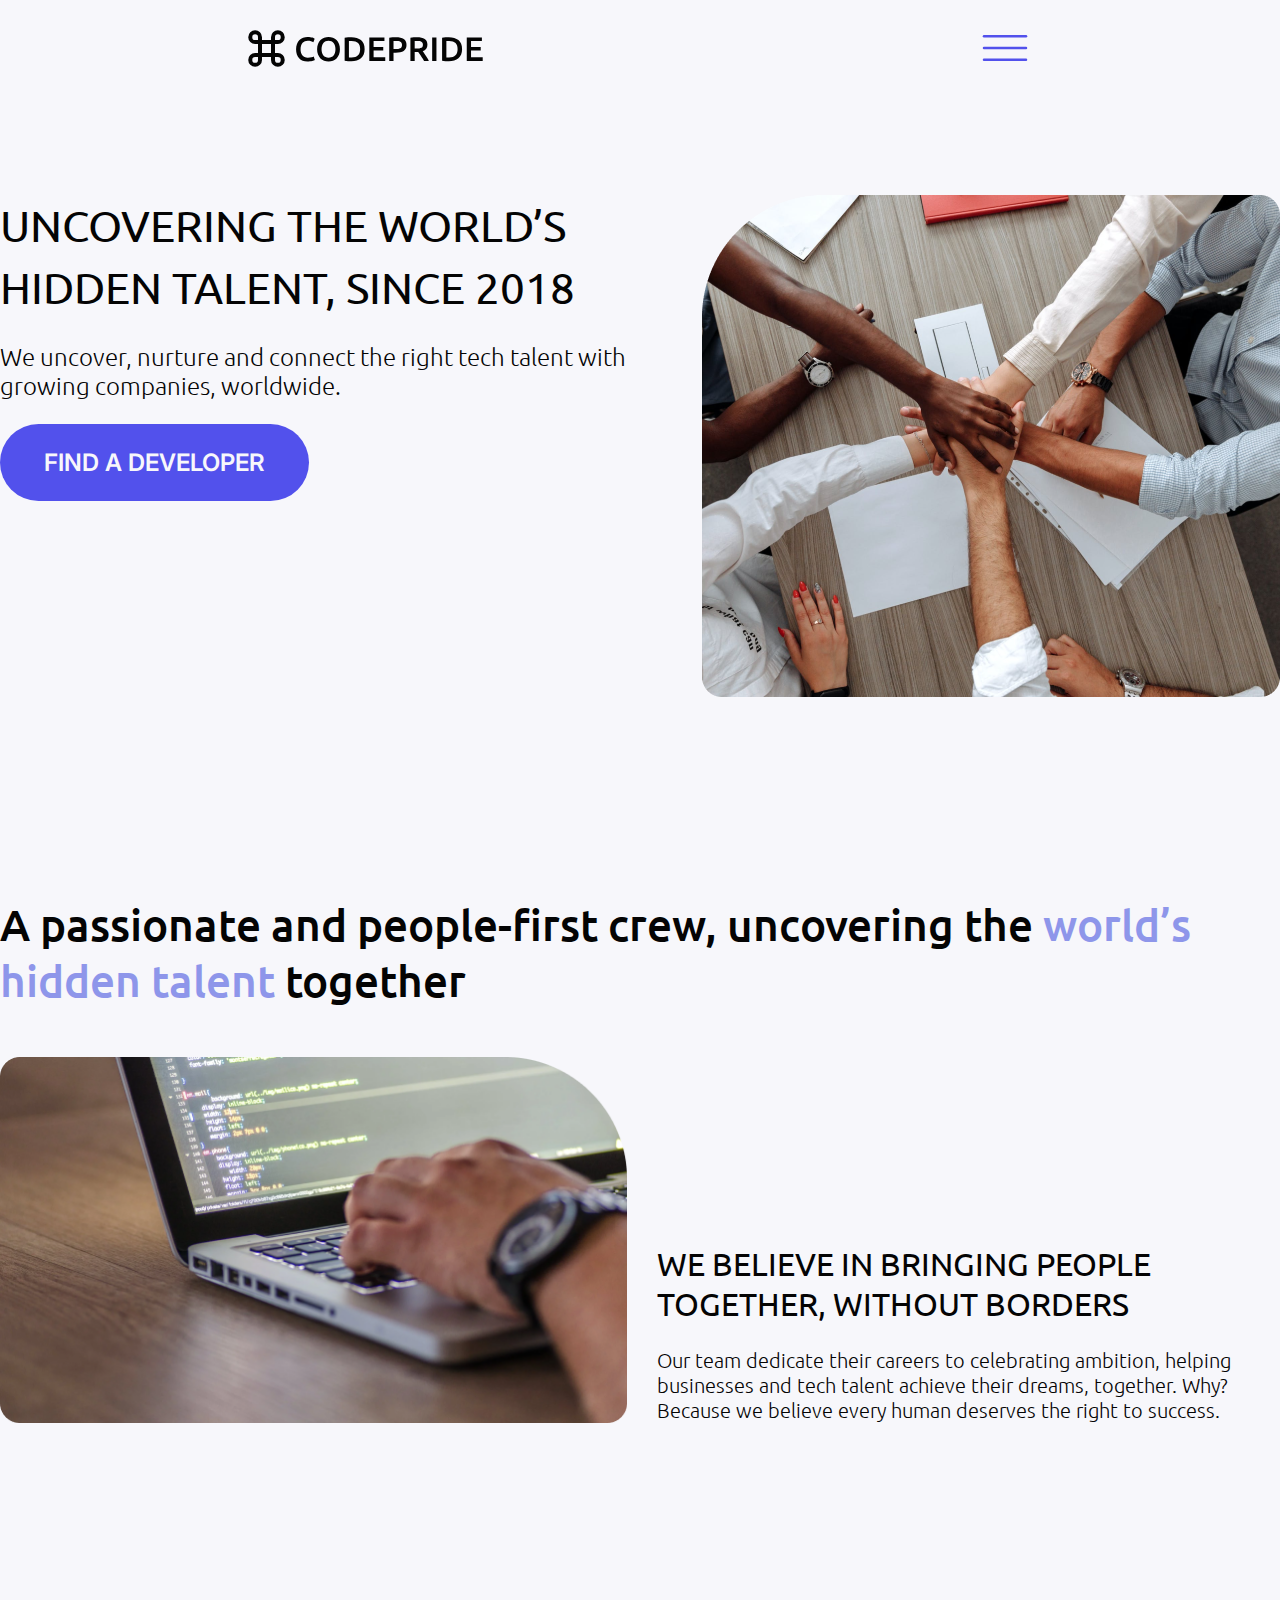
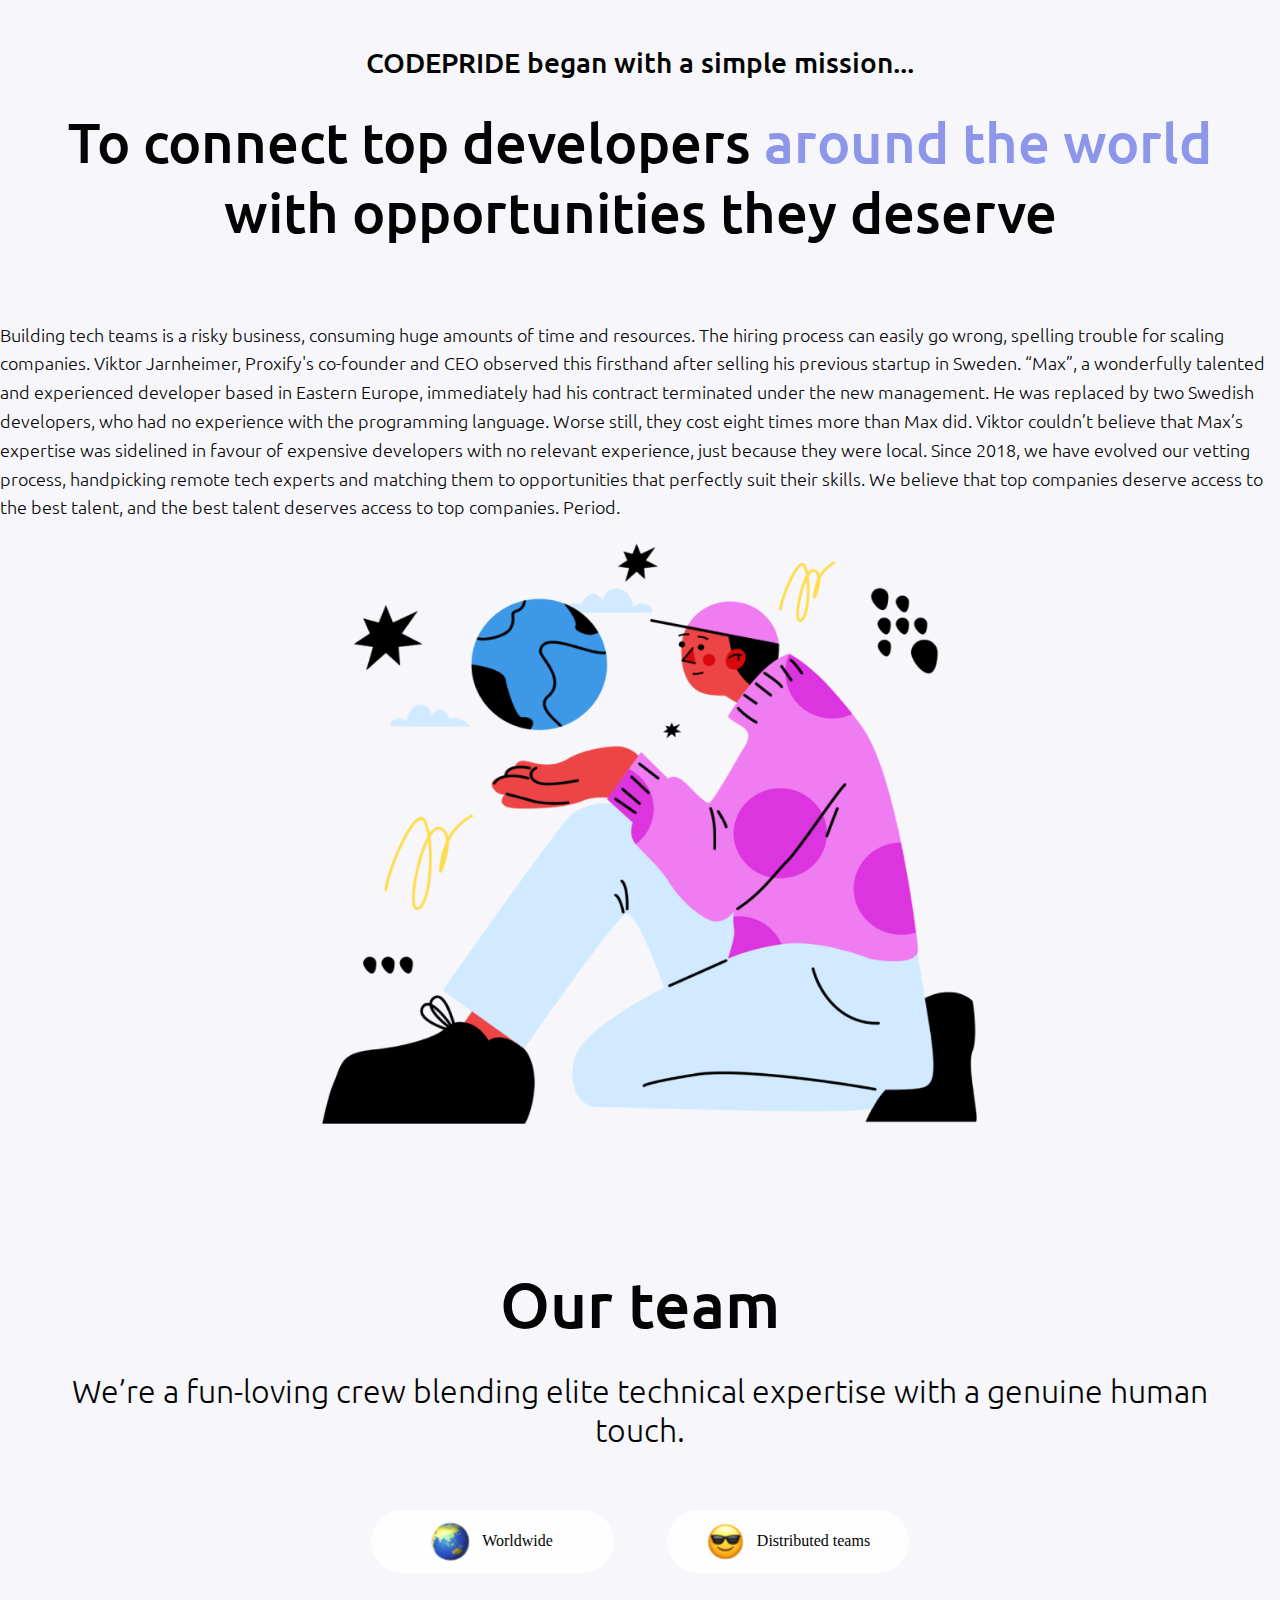
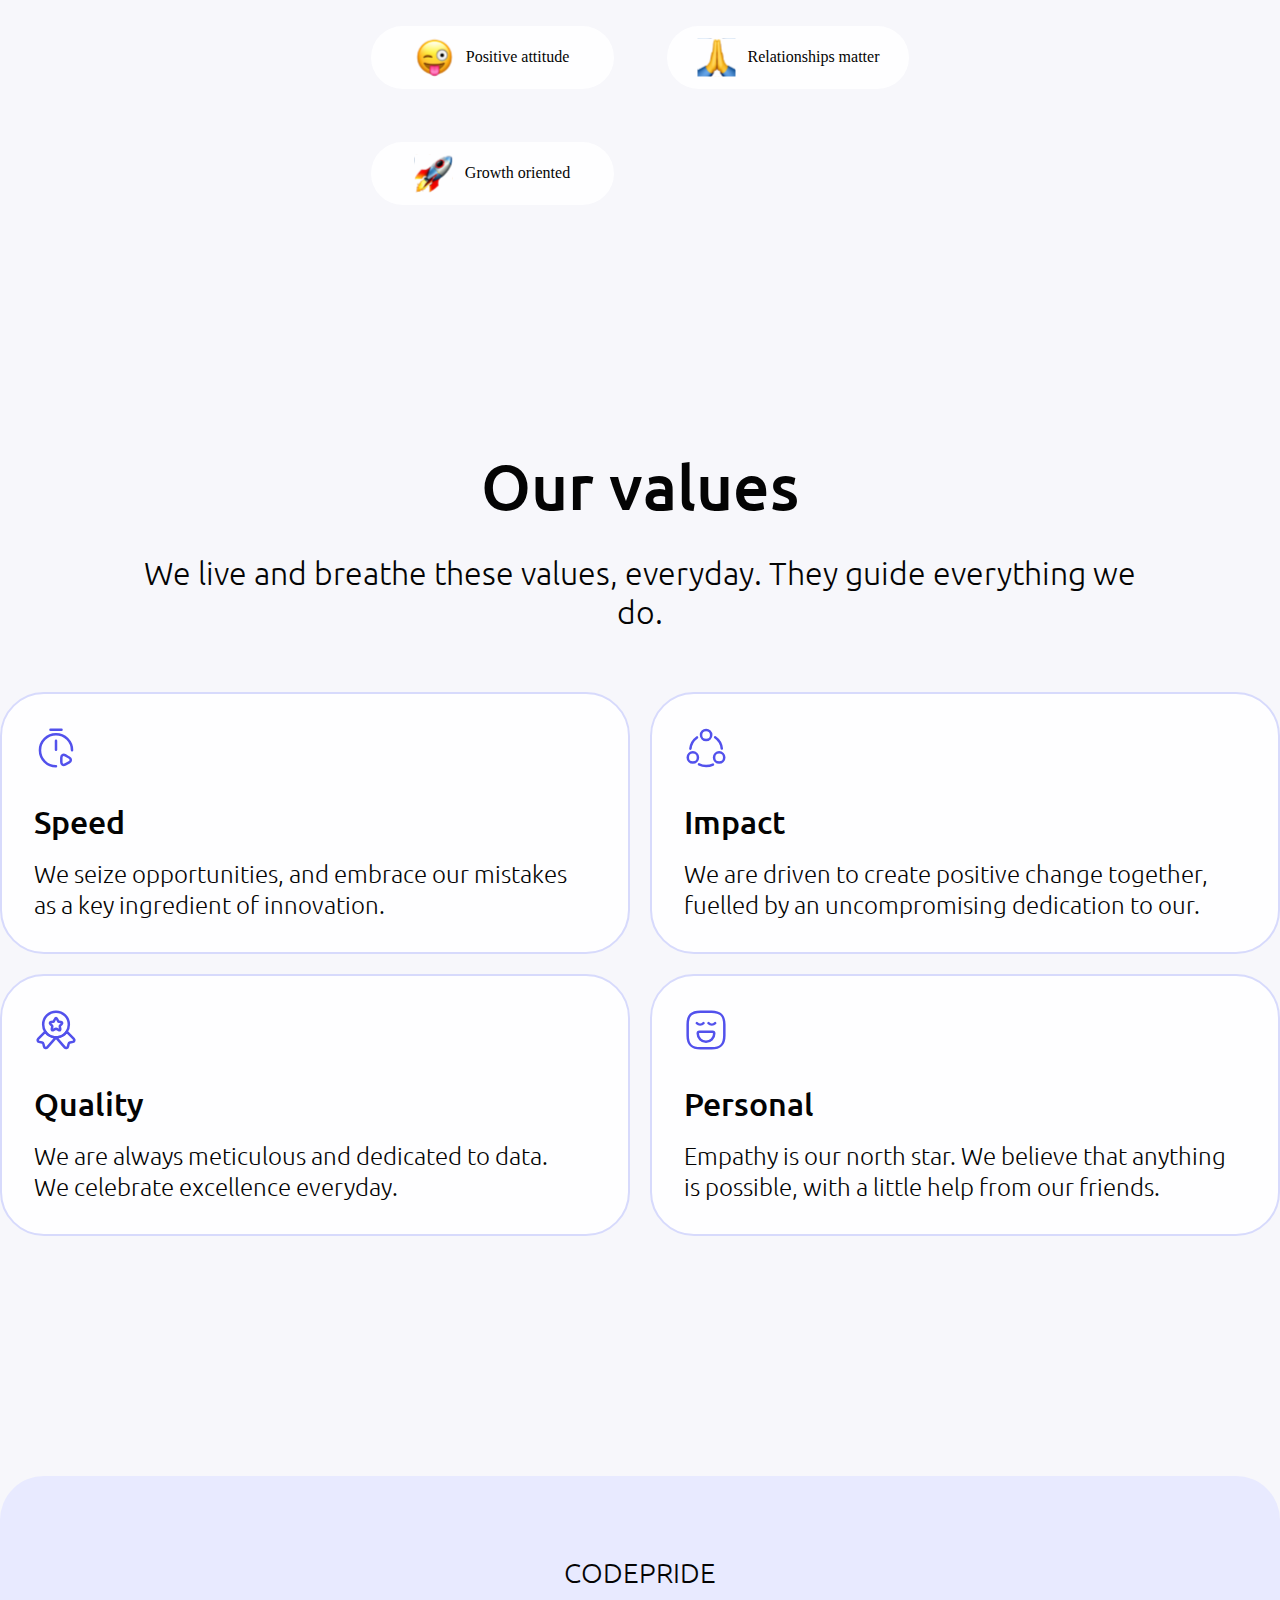
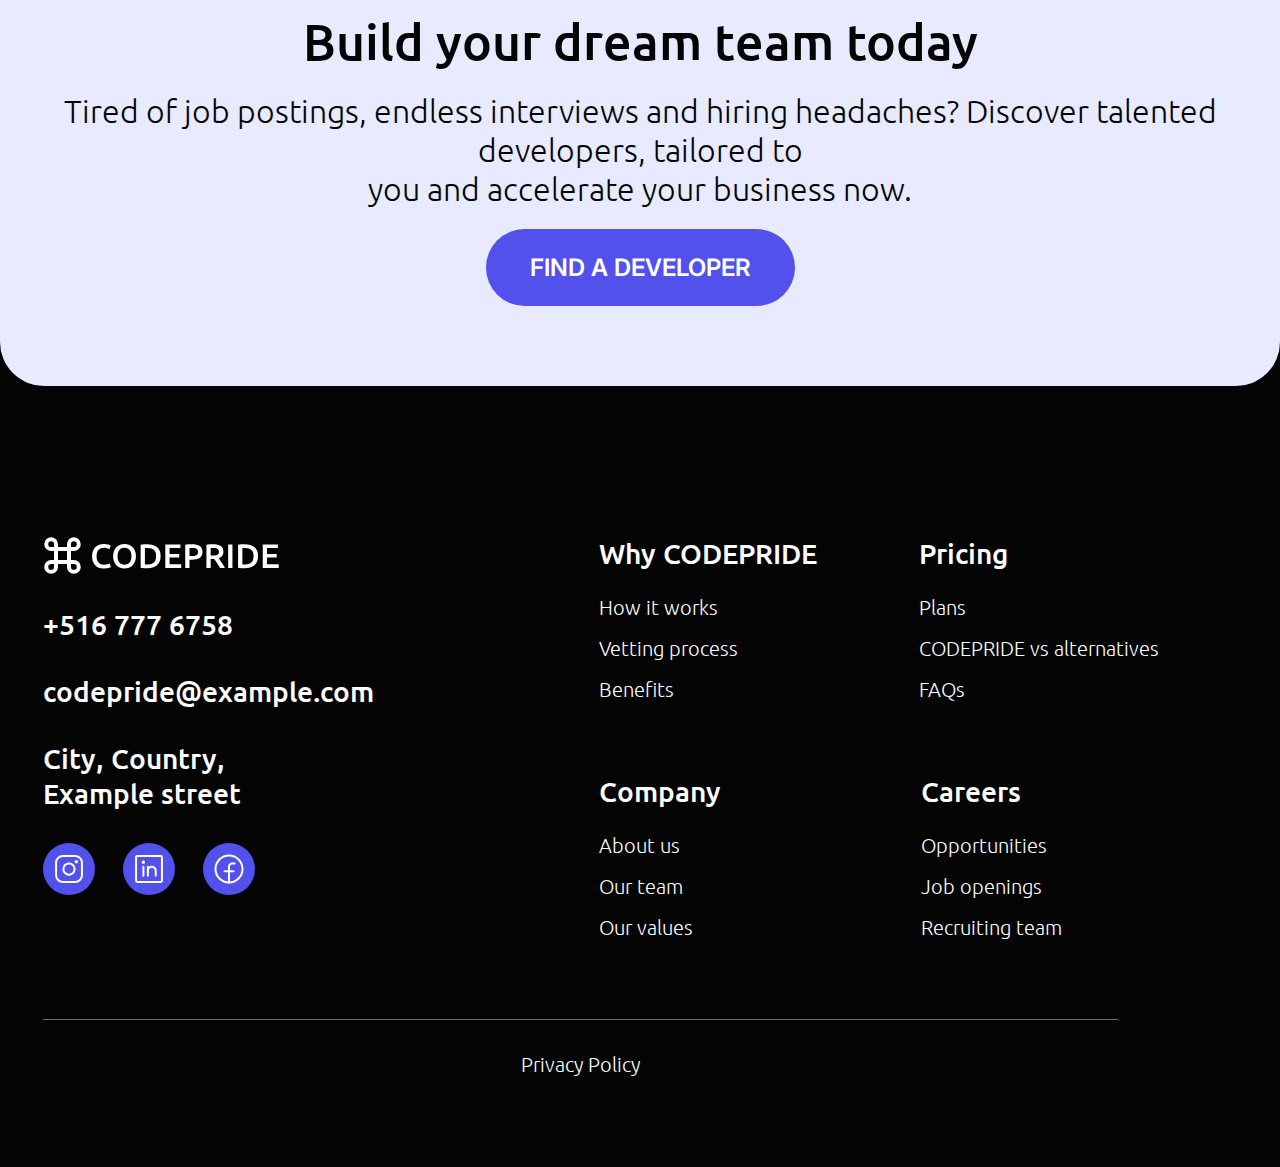
==== commit 213b6a37: "pricing-finish" ====
--- a/about us.html
+++ b/about us.html
@@ -18,7 +18,7 @@
             <nav class="nav">
                 <ul class="nav__list">
                     <li class="nav__item"><a href="./Why CODEPRIDE.html" class="nav__link">Why CODEPRIDE</a></li>
-                    <li class="nav__item"><a href="#" class="nav__link">Pricing</a></li>
+                    <li class="nav__item"><a href="./pricing.html" class="nav__link">Pricing</a></li>
                     <li class="nav__item"><a href="./about us.html" class="nav__link">About us</a></li>
                     <li class="nav__item"><a href="#" class="nav__link">Careers</a></li>
                 </ul>
--- a/css/about us.css
+++ b/css/about us.css
@@ -705,4 +705,315 @@
   line-height: normal;
   color: #FEFEFF;
   text-align: center;
+}
+
+@media screen and (max-width: 1728px) and (min-width: 1281px) {
+  body .wrapper .main .section1 {
+    padding: 120px 0px;
+  }
+  body .wrapper .main .section2 {
+    padding: 120px 3px;
+  }
+  body .wrapper .main .section2__title {
+    width: 74%;
+  }
+  body .wrapper .main .section2-container__box-text {
+    width: 86%;
+  }
+  body .wrapper .main .section3 {
+    padding: 120px 0px;
+  }
+  body .wrapper .main .section3__title {
+    width: 68%;
+  }
+  body .wrapper .main .section5 {
+    margin: 120px 38px;
+    padding: 80px 0px;
+  }
+  body .wrapper .footer-contentbox2 {
+    gap: 260px;
+  }
+}
+@media screen and (max-width: 1280px) and (min-width: 834px) {
+  body .wrapper .header__btn {
+    display: none;
+  }
+  body .wrapper .header .burger-menu {
+    display: block;
+  }
+  body .wrapper .header .btn {
+    display: none;
+  }
+  body .wrapper .nav {
+    display: none;
+  }
+  body .wrapper .main .section1 {
+    padding: 100px 0px;
+  }
+  body .wrapper .main .section1__img {
+    width: 50%;
+  }
+  body .wrapper .main .section1-container__title {
+    font-size: 44px;
+  }
+  body .wrapper .main .section1-container__text {
+    width: 92%;
+  }
+  body .wrapper .main .section2 {
+    padding: 100px 0px;
+  }
+  body .wrapper .main .section2__title {
+    font-size: 44px;
+    width: 100%;
+  }
+  body .wrapper .main .section2-container {
+    gap: 30px;
+  }
+  body .wrapper .main .section2-container__img {
+    width: 49%;
+  }
+  body .wrapper .main .section2-container__box-title {
+    font-size: 32px;
+    width: 100%;
+  }
+  body .wrapper .main .section3 {
+    padding: 120px 0px;
+  }
+  body .wrapper .main .section3-container {
+    -webkit-box-orient: vertical;
+    -webkit-box-direction: normal;
+        -ms-flex-direction: column;
+            flex-direction: column;
+  }
+  body .wrapper .main .section3-container__text {
+    font-size: 18px;
+  }
+  body .wrapper .main .section4-textbox__text {
+    width: 95%;
+  }
+  body .wrapper .main .section4-box {
+    grid-template-columns: repeat(2, 1fr);
+  }
+  body .wrapper .main .section4-box2 {
+    gap: 20px;
+  }
+  body .wrapper .main .section4-box2__contain-textbox-text {
+    width: 98%;
+  }
+  body .wrapper .main .section5 {
+    margin: 120px 0px;
+    padding: 80px 40px;
+  }
+  body .wrapper .main .section5__text {
+    width: 100%;
+  }
+  body .wrapper .footer-contentbox {
+    gap: 102px;
+  }
+}
+@media screen and (max-width: 834px) and (min-width: 376px) {
+  body .wrapper .header__btn {
+    display: none;
+  }
+  body .wrapper .header .burger-menu {
+    display: block;
+  }
+  body .wrapper .header .btn {
+    display: none;
+  }
+  body .wrapper .nav {
+    display: none;
+  }
+  body .wrapper .main .section1 {
+    padding: 100px 0px;
+  }
+  body .wrapper .main .section1__img {
+    width: 50%;
+  }
+  body .wrapper .main .section1-container__title {
+    font-size: 44px;
+  }
+  body .wrapper .main .section1-container__text {
+    width: 92%;
+  }
+  body .wrapper .main .section2 {
+    padding: 100px 0px;
+  }
+  body .wrapper .main .section2__title {
+    font-size: 44px;
+    width: 100%;
+  }
+  body .wrapper .main .section2-container {
+    gap: 30px;
+  }
+  body .wrapper .main .section2-container__img {
+    width: 49%;
+  }
+  body .wrapper .main .section2-container__box-title {
+    font-size: 32px;
+    width: 100%;
+  }
+  body .wrapper .main .section3 {
+    padding: 120px 0px;
+  }
+  body .wrapper .main .section3-container {
+    -webkit-box-orient: vertical;
+    -webkit-box-direction: normal;
+        -ms-flex-direction: column;
+            flex-direction: column;
+  }
+  body .wrapper .main .section3-container__text {
+    font-size: 18px;
+  }
+  body .wrapper .main .section4-textbox__text {
+    width: 95%;
+  }
+  body .wrapper .main .section4-box {
+    grid-template-columns: repeat(2, 1fr);
+  }
+  body .wrapper .main .section4-box2 {
+    gap: 20px;
+  }
+  body .wrapper .main .section4-box2__contain-textbox-text {
+    width: 98%;
+  }
+  body .wrapper .main .section5 {
+    margin: 120px 0px;
+    padding: 80px 29px;
+  }
+  body .wrapper .main .section5__text {
+    width: 100%;
+  }
+  body .wrapper .footer-container {
+    -webkit-box-orient: vertical;
+    -webkit-box-direction: normal;
+        -ms-flex-direction: column;
+            flex-direction: column;
+    gap: 80px;
+  }
+  body .wrapper .footer-contentbox2 {
+    gap: 254px;
+  }
+}
+@media screen and (max-width: 375px) {
+  body .wrapper .header__btn {
+    display: none;
+  }
+  body .wrapper .header .burger-menu {
+    display: block;
+  }
+  body .wrapper .header .btn {
+    display: none;
+  }
+  body .wrapper .nav {
+    display: none;
+  }
+  body .wrapper .main .section1 {
+    padding: 100px 10px;
+    -webkit-box-orient: vertical;
+    -webkit-box-direction: reverse;
+        -ms-flex-direction: column-reverse;
+            flex-direction: column-reverse;
+  }
+  body .wrapper .main .section1-container__title {
+    font-size: 32px;
+  }
+  body .wrapper .main .section2 {
+    padding: 100px 10px;
+  }
+  body .wrapper .main .section2__title {
+    font-size: 32px;
+    width: 79%;
+  }
+  body .wrapper .main .section2-container {
+    -webkit-box-orient: vertical;
+    -webkit-box-direction: normal;
+        -ms-flex-direction: column;
+            flex-direction: column;
+  }
+  body .wrapper .main .section2-container__box-title {
+    font-size: 24px;
+  }
+  body .wrapper .main .section2-container__box-text {
+    font-size: 16px;
+  }
+  body .wrapper .main .section3 {
+    padding: 120px 0px;
+  }
+  body .wrapper .main .section3__sub-title {
+    font-size: 16px;
+  }
+  body .wrapper .main .section3__title {
+    font-size: 32px;
+    width: 100%;
+  }
+  body .wrapper .main .section3-container {
+    -webkit-box-orient: vertical;
+    -webkit-box-direction: normal;
+        -ms-flex-direction: column;
+            flex-direction: column;
+    gap: 32px;
+  }
+  body .wrapper .main .section3-container__img {
+    width: 100%;
+  }
+  body .wrapper .main .section4-textbox__title {
+    font-size: 32px;
+  }
+  body .wrapper .main .section4-textbox__text {
+    width: 67%;
+    font-size: 22px;
+  }
+  body .wrapper .main .section4-box {
+    display: -webkit-box;
+    display: -ms-flexbox;
+    display: flex;
+    -ms-flex-wrap: wrap;
+        flex-wrap: wrap;
+    -webkit-box-pack: center;
+        -ms-flex-pack: center;
+            justify-content: center;
+  }
+  body .wrapper .main .section4-box2 {
+    display: -webkit-box;
+    display: -ms-flexbox;
+    display: flex;
+    -ms-flex-wrap: wrap;
+        flex-wrap: wrap;
+  }
+  body .wrapper .main .section5 {
+    margin: 120px 0px;
+    padding: 80px 0px;
+  }
+  body .wrapper .main .section5__title {
+    font-size: 32px;
+  }
+  body .wrapper .main .section5__text {
+    font-size: 25px;
+    width: 100%;
+  }
+  body .wrapper .footer {
+    padding: 700px 0px 80px;
+  }
+  body .wrapper .footer-container {
+    -webkit-box-orient: vertical;
+    -webkit-box-direction: normal;
+        -ms-flex-direction: column;
+            flex-direction: column;
+    gap: 50px;
+  }
+  body .wrapper .footer-contentbox {
+    -webkit-box-orient: vertical;
+    -webkit-box-direction: normal;
+        -ms-flex-direction: column;
+            flex-direction: column;
+    gap: 50px;
+  }
+  body .wrapper .footer-contentbox2 {
+    -webkit-box-orient: vertical;
+    -webkit-box-direction: normal;
+        -ms-flex-direction: column;
+            flex-direction: column;
+    gap: 50px;
+  }
 }